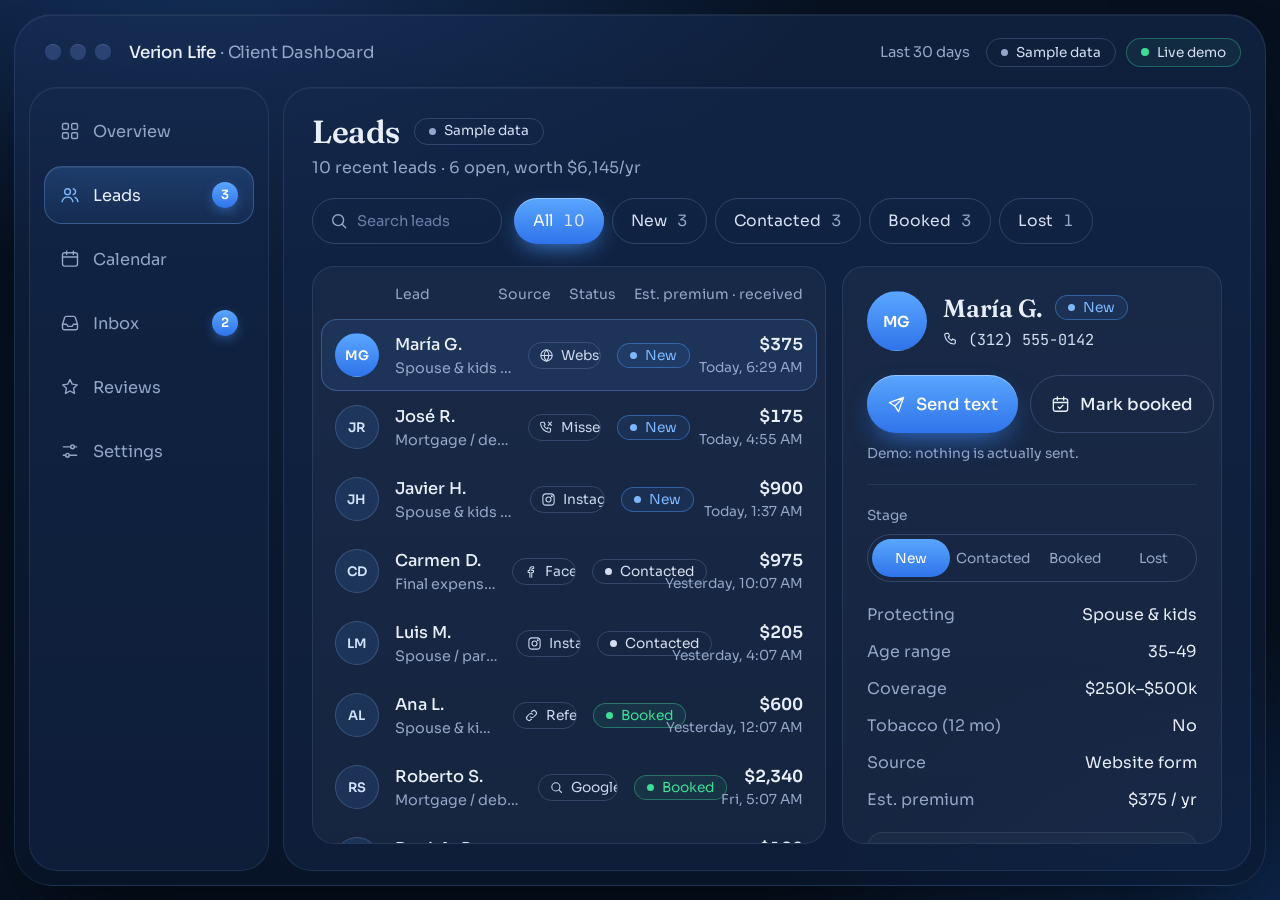
==== crm.html @ e17b4c4f "Add client dashboard (CRM) demo for Verion Life Overview, Leads, Calendar, Inbox, Reviews and Settin" ====
<!doctype html>
<html lang="en">
<head>
<meta charset="utf-8">
<meta name="viewport" content="width=device-width, initial-scale=1, viewport-fit=cover">
<title>Verion Life · Dashboard</title>
<meta name="robots" content="noindex, nofollow">
<link rel="preconnect" href="https://fonts.googleapis.com">
<link rel="preconnect" href="https://fonts.gstatic.com" crossorigin>
<link rel="stylesheet" href="https://fonts.googleapis.com/css2?family=Fraunces:opsz,wght@9..144,500;9..144,600&family=Sora:wght@300;400;500;600&family=JetBrains+Mono:wght@400;500&display=swap">
<link rel="stylesheet" href="crm.css">
</head>
<body>
<div class="app">
  <header class="top">
    <div class="dots" aria-hidden="true"><i></i><i></i><i></i></div>
    <div class="title">Verion Life <span>· Client Dashboard</span></div>
    <div class="top-r">
      <span class="range">Last 30 days</span>
      <span class="tag">Sample data</span>
      <button type="button" class="tag live" id="simulate" title="Simulate a new lead arriving from the website"><i></i>Live demo</button>
    </div>
  </header>

  <div class="body">
    <nav class="side" id="side" aria-label="Sections">
      <span class="ind" aria-hidden="true"></span>
      <button type="button" data-go="overview"><span data-i="overview"></span><span class="lb">Overview</span></button>
      <button type="button" data-go="leads"><span data-i="leads"></span><span class="lb">Leads</span><b class="badge" id="bLeads"></b></button>
      <button type="button" data-go="calendar"><span data-i="calendar"></span><span class="lb">Calendar</span></button>
      <button type="button" data-go="inbox"><span data-i="inbox"></span><span class="lb">Inbox</span><b class="badge" id="bInbox"></b></button>
      <button type="button" data-go="reviews"><span data-i="reviews"></span><span class="lb">Reviews</span></button>
      <button type="button" data-go="settings"><span data-i="settings"></span><span class="lb">Settings</span></button>
    </nav>

    <main class="main">
      <!-- OVERVIEW -->
      <section class="view" data-view="overview" aria-label="Overview"></section>

      <!-- LEADS -->
      <section class="view" data-view="leads" aria-label="Leads">
        <div class="vhead">
          <div data-rise>
            <h1>Leads <span class="tag">Sample data</span></h1>
            <p class="sub" id="leadSub"></p>
          </div>
          <div class="vhead-r" data-rise>
            <label class="search"><span data-i="search"></span><input id="q" type="search" placeholder="Search leads" autocomplete="off"></label>
            <div class="seg filters" id="filters" role="tablist" aria-label="Filter by status">
              <span class="ind" aria-hidden="true"></span>
              <button type="button" data-f="all">All <b></b></button>
              <button type="button" data-f="new">New <b></b></button>
              <button type="button" data-f="contacted">Contacted <b></b></button>
              <button type="button" data-f="booked">Booked <b></b></button>
              <button type="button" data-f="lost">Lost <b></b></button>
            </div>
          </div>
        </div>
        <div class="split">
          <div class="panel list" data-rise>
            <div class="thead"><span></span><span>Lead</span><span>Source</span><span>Status</span><span>Est. premium · received</span></div>
            <div class="rows" id="rows"><span class="sel" aria-hidden="true"></span></div>
          </div>
          <aside class="panel detail" id="detail" data-rise aria-label="Lead details"></aside>
        </div>
      </section>

      <section class="view" data-view="calendar" aria-label="Calendar"></section>
      <section class="view" data-view="inbox" aria-label="Inbox"></section>
      <section class="view" data-view="reviews" aria-label="Reviews"></section>
      <section class="view" data-view="settings" aria-label="Settings"></section>
    </main>
  </div>
</div>
<div class="scrim" id="scrim"></div>
<div class="toasts" id="toasts" aria-live="polite"></div>
<script src="config.js"></script>
<script src="crm.js"></script>
</body>
</html>
---- crm.css ----
/* =====================================================================
   Verion Life — Client Dashboard (CRM)
   Deep-navy glass. One motion language everywhere: things slide to where
   you point (indicators), lists reflow instead of jumping (FLIP), new
   content rises in a short stagger, and nothing moves without a reason.
   ===================================================================== */
:root{
  --bg:#06101f;
  --panel:rgba(20,40,76,.5);
  --raise:rgba(255,255,255,.035);
  --line:rgba(150,185,245,.12);
  --line-2:rgba(150,185,245,.22);
  --text:#e8eefa;
  --muted:#93a6c7;
  --dim:#6a7ea5;
  --accent:#4c9bff;
  --accent-hi:#7db8ff;
  --green:#3ddc97;
  --red:#f2796b;
  --amber:#f5b85a;
  --f:"Sora",system-ui,sans-serif;
  --serif:"Fraunces",Georgia,serif;
  --mono:"JetBrains Mono",ui-monospace,monospace;
  --ease:cubic-bezier(.16,1,.3,1);
  --spring:cubic-bezier(.34,1.3,.64,1);
  --r:28px;
}
*{box-sizing:border-box;margin:0;padding:0}
html{-webkit-text-size-adjust:100%}
@media (min-width:760px){html,body{height:100%;overflow:hidden}} /* app-like: panels scroll, the page never drifts */
body{font-family:var(--f);color:var(--text);min-height:100vh;
  background:radial-gradient(1100px 600px at 15% -10%,#163463 0%,transparent 60%),radial-gradient(900px 600px at 100% 110%,#0f2b55 0%,transparent 60%),var(--bg);
  -webkit-font-smoothing:antialiased}
button,input,textarea{font:inherit;color:inherit}
button{cursor:pointer;background:none;border:0}
:focus-visible{outline:2px solid var(--accent);outline-offset:2px;border-radius:10px}
.i{flex:none;display:block}
[data-i]{display:inline-flex}

/* ---------- Window frame ---------- */
.app{height:calc(100dvh - 28px);margin:14px;max-width:1640px;display:flex;flex-direction:column;gap:14px;padding:14px;border-radius:38px;
  background:linear-gradient(180deg,rgba(24,46,86,.55),rgba(10,22,44,.55));border:1px solid var(--line);
  box-shadow:inset 0 1px 0 rgba(255,255,255,.06),0 40px 80px -40px rgba(0,0,0,.8)}
@media (min-width:1668px){.app{margin:14px auto}}
.top{display:flex;align-items:center;gap:18px;padding:6px 10px 4px 16px;min-height:44px}
.dots{display:flex;gap:9px}
.dots i{width:16px;height:16px;border-radius:50%;background:#2a4372;box-shadow:inset 0 1px 0 rgba(255,255,255,.12)}
.title{font-size:1.05rem;font-weight:500;letter-spacing:-.01em;white-space:nowrap}
.title span{color:var(--muted);font-weight:400}
.top-r{margin-left:auto;display:flex;align-items:center;gap:10px}
.range{color:var(--muted);font-size:.92rem;margin-right:6px;white-space:nowrap}
.tag{display:inline-flex;align-items:center;gap:8px;padding:5px 14px;border-radius:999px;border:1px solid var(--line-2);font-family:var(--f);font-size:.85rem;font-weight:400;color:#d4def0;white-space:nowrap;letter-spacing:0;vertical-align:middle}
.tag::before{content:"";width:7px;height:7px;border-radius:50%;background:var(--muted)}
.tag.live{border-color:rgba(61,220,151,.35);background:rgba(61,220,151,.06);transition:background-color .25s,transform .35s var(--spring)}
.tag.live::before{display:none}
.tag.live i{width:8px;height:8px;border-radius:50%;background:var(--green);box-shadow:0 0 0 0 rgba(61,220,151,.6);animation:ping 2.4s var(--ease) infinite}
.tag.live:hover{background:rgba(61,220,151,.14)}
.tag.live:active{transform:scale(.95)}
@keyframes ping{0%{box-shadow:0 0 0 0 rgba(61,220,151,.55)}70%,100%{box-shadow:0 0 0 7px rgba(61,220,151,0)}}

.body{flex:1;min-height:0;display:grid;grid-template-columns:240px minmax(0,1fr);gap:14px}
.panel{background:var(--raise);border:1px solid var(--line);border-radius:22px}

/* ---------- Sidebar with sliding indicator ---------- */
.side{position:relative;display:flex;flex-direction:column;gap:6px;padding:14px;border-radius:var(--r);background:var(--panel);border:1px solid var(--line);box-shadow:inset 0 1px 0 rgba(255,255,255,.05)}
.side button{position:relative;z-index:1;display:flex;align-items:center;gap:13px;height:58px;padding:0 16px;border-radius:18px;color:var(--muted);font-size:1.02rem;text-align:left;transition:color .25s}
.side button:hover{color:var(--text)}
.side button.on{color:var(--text)}
.side button.on [data-i]{color:var(--accent-hi)}
.side .lb{flex:1}
.badge{min-width:26px;height:26px;padding:0 7px;border-radius:999px;display:grid;place-items:center;font-size:.8rem;font-weight:600;color:#fff;background:linear-gradient(180deg,#5aa6ff,#2f74ea);box-shadow:0 4px 14px -4px rgba(76,155,255,.8)}
.badge:empty,.badge[data-n="0"]{display:none}
.ind{position:absolute;left:0;top:0;width:0;height:0;border-radius:18px;pointer-events:none;opacity:0;
  background:linear-gradient(180deg,rgba(76,155,255,.2),rgba(76,155,255,.08));border:1px solid rgba(120,175,255,.3);
  box-shadow:inset 0 1px 0 rgba(255,255,255,.08);
  transition:transform .5s var(--spring),width .5s var(--ease),height .5s var(--ease),opacity .2s}
.ind.ready{opacity:1}
.ind.instant{transition:none}

/* ---------- Main panel + views ---------- */
.main{position:relative;min-width:0;min-height:0;border-radius:var(--r);background:var(--panel);border:1px solid var(--line);box-shadow:inset 0 1px 0 rgba(255,255,255,.05);padding:26px 28px;overflow:hidden}
.view{display:none;height:100%;min-height:0;flex-direction:column}
.view.on{display:flex}
.view.scroll{overflow:auto;margin:-26px -28px;padding:26px 28px;height:calc(100% + 52px)}
.vhead{display:flex;align-items:flex-start;justify-content:space-between;gap:20px;flex-wrap:wrap}
h1{font-family:var(--serif);font-weight:600;font-size:2rem;letter-spacing:-.015em;line-height:1.1;display:flex;align-items:center;gap:14px}
h2{font-family:var(--serif);font-weight:600;font-size:1.25rem;letter-spacing:-.01em}
.sub{margin-top:8px;color:var(--muted);font-size:1rem}
.vhead-r{display:flex;align-items:center;gap:12px;flex-wrap:wrap;justify-content:flex-end}

/* search */
.search{display:flex;align-items:center;gap:8px;height:46px;padding:0 16px;border-radius:999px;border:1px solid var(--line-2);color:var(--muted);transition:border-color .2s,background-color .2s;width:230px}
.search:focus-within{border-color:rgba(120,175,255,.55);background:rgba(76,155,255,.06)}
.search input{flex:1;min-width:0;background:none;border:0;outline:0;font-size:.92rem;color:var(--text)}
.search input::placeholder{color:var(--dim)}

/* segmented control (filters, stage) with sliding indicator */
.seg{position:relative;display:flex;gap:8px}
.seg button{position:relative;z-index:1;height:46px;padding:0 18px;border-radius:999px;border:1px solid var(--line-2);color:#d6e0f2;font-size:.98rem;white-space:nowrap;transition:color .25s,border-color .25s}
.seg button b{font-weight:400;color:var(--muted);margin-left:6px;font-variant-numeric:tabular-nums;transition:color .25s}
.seg button:hover{border-color:rgba(150,185,245,.4)}
.seg button.on{color:#fff;border-color:transparent}
.seg button.on b{color:rgba(255,255,255,.8)}
.seg .ind{border-radius:999px;border:0;background:linear-gradient(180deg,#5aa6ff,#2f74ea);box-shadow:inset 0 1px 0 rgba(255,255,255,.35),0 8px 24px -8px rgba(76,155,255,.9)}

/* ---------- Leads: list + detail ---------- */
.split{flex:1;min-height:0;display:grid;grid-template-columns:minmax(0,1fr) 430px;gap:16px;margin-top:22px}
.list{display:flex;flex-direction:column;min-height:0;overflow:hidden}
.thead,.row{display:grid;grid-template-columns:46px minmax(0,1.7fr) minmax(0,1fr) minmax(0,.9fr) minmax(0,auto);gap:16px;align-items:center}
.thead{padding:18px 22px 12px;color:var(--muted);font-size:.88rem}
.thead span:last-child{text-align:right}
.rows{position:relative;flex:1;min-height:0;overflow:auto;padding:4px 8px 10px;scrollbar-width:thin;scrollbar-color:var(--line-2) transparent}
.row{position:relative;z-index:1;padding:14px 14px;border-radius:16px;cursor:pointer;transition:background-color .2s}
.row:hover{background:rgba(255,255,255,.025)}
.row.on:hover{background:none}
.sel{position:absolute;left:8px;right:8px;top:0;height:0;border-radius:16px;pointer-events:none;opacity:0;
  background:rgba(76,155,255,.1);border:1px solid rgba(120,175,255,.32);
  transition:transform .45s var(--ease),height .45s var(--ease),opacity .2s}
.sel.ready{opacity:1}
.av{flex:none;width:44px;height:44px;border-radius:50%;display:grid;place-items:center;font-size:.82rem;font-weight:600;letter-spacing:.02em;color:#cfe2ff;
  background:rgba(76,155,255,.12);border:1px solid var(--line-2);transition:background-color .3s,color .3s,border-color .3s}
.row.on .av,.d-head .av{background:linear-gradient(180deg,#5aa6ff,#2f74ea);color:#fff;border-color:transparent}
.row.live .av{box-shadow:0 0 0 2px var(--bg),0 0 0 3.5px var(--green)}
.who{min-width:0}
.who b{display:block;font-weight:500;font-size:1.02rem;white-space:nowrap;overflow:hidden;text-overflow:ellipsis}
.who small{display:block;margin-top:4px;color:var(--muted);font-size:.9rem;white-space:nowrap;overflow:hidden;text-overflow:ellipsis}
.chip{display:inline-flex;align-items:center;gap:7px;max-width:100%;padding:4px 12px 4px 10px;border-radius:999px;border:1px solid var(--line-2);font-size:.86rem;color:#cbd7ee;white-space:nowrap;overflow:hidden;text-overflow:ellipsis}
.chip .i{width:15px;height:15px}
.pill{display:inline-flex;align-items:center;gap:8px;padding:3px 12px;border-radius:999px;border:1px solid var(--line-2);font-size:.86rem;white-space:nowrap;color:#cfd9ec;
  transition:color .35s,border-color .35s,background-color .35s}
.pill::before{content:"";width:7px;height:7px;border-radius:50%;background:currentColor;transition:background-color .35s}
.pill.new{color:var(--accent-hi);border-color:rgba(76,155,255,.45);background:rgba(76,155,255,.08)}
.pill.contacted{color:#d4ddee}
.pill.booked{color:var(--green);border-color:rgba(61,220,151,.4);background:rgba(61,220,151,.07)}
.pill.lost{color:var(--dim)}
.val{text-align:right;white-space:nowrap}
.val b{display:block;font-weight:600;font-size:1.04rem;font-variant-numeric:tabular-nums}
.val small{display:block;margin-top:4px;color:var(--muted);font-size:.86rem}
.row.fresh::after{content:"";position:absolute;inset:0;border-radius:16px;pointer-events:none;
  background:linear-gradient(90deg,transparent,rgba(61,220,151,.16),transparent);background-size:50% 100%;background-repeat:no-repeat;
  animation:sweep 1.4s .25s var(--ease) both}
@keyframes sweep{from{background-position:-60% 0}to{background-position:160% 0}}
.empty{padding:60px 20px;text-align:center;color:var(--muted)}

/* detail */
.detail{padding:24px 24px 28px;overflow:auto;min-height:0;scrollbar-width:thin;scrollbar-color:var(--line-2) transparent}
.d-head{display:flex;gap:16px;align-items:center}
.d-head .av{width:60px;height:60px;font-size:.95rem}
.d-name{display:flex;align-items:center;gap:12px;flex-wrap:wrap}
.d-name h2{font-size:1.55rem}
.d-phone{display:flex;align-items:center;gap:9px;margin-top:6px;font-family:var(--mono);font-size:.95rem;color:#d4def0;text-decoration:none}
.d-phone:hover{color:#fff}
.d-close{display:none;margin-left:auto;align-self:flex-start;width:40px;height:40px;border-radius:50%;border:1px solid var(--line-2);place-items:center;color:var(--muted)}
.d-actions{display:grid;grid-template-columns:1fr 1fr;gap:12px;margin-top:24px}
.btn{position:relative;display:inline-flex;align-items:center;justify-content:center;gap:10px;height:58px;padding:0 20px;border-radius:999px;font-size:1.04rem;font-weight:500;white-space:nowrap;
  color:#fff;background:linear-gradient(180deg,#5aa6ff,#2f74ea);box-shadow:inset 0 1px 0 rgba(255,255,255,.35),0 12px 30px -12px rgba(60,140,255,.9);
  transition:transform .35s var(--spring),box-shadow .3s,opacity .2s}
.btn:hover{transform:translateY(-1px);box-shadow:inset 0 1px 0 rgba(255,255,255,.4),0 16px 34px -12px rgba(60,140,255,1)}
.btn:active{transform:scale(.97);transition-duration:.1s}
.btn.ghost{background:none;border:1px solid var(--line-2);box-shadow:none;color:var(--text)}
.btn.ghost:hover{border-color:rgba(150,185,245,.45);background:rgba(255,255,255,.03)}
.btn.sm{height:42px;font-size:.92rem;padding:0 16px}
.btn[disabled]{opacity:.45;pointer-events:none}
.hint{margin-top:12px;color:var(--muted);font-size:.86rem}
.hr{height:1px;background:var(--line);margin:22px 0}
.compose{overflow:hidden;height:0}
.compose-in{padding-top:14px;display:grid;gap:10px}
.compose textarea{width:100%;min-height:104px;resize:vertical;padding:14px 16px;border-radius:16px;border:1px solid var(--line-2);background:rgba(0,0,0,.18);font-size:.92rem;line-height:1.55;outline:0;transition:border-color .2s}
.compose textarea:focus{border-color:rgba(120,175,255,.55)}
.compose .row-btns{display:flex;justify-content:flex-end;gap:10px}
.lbl{color:var(--muted);font-size:.86rem;margin-bottom:10px}
.stage{display:grid;grid-template-columns:repeat(4,1fr);gap:0;padding:4px;border-radius:999px;border:1px solid var(--line-2)}
.stage button{height:38px;padding:0 6px;border:0;font-size:.86rem;color:var(--muted)}
.stage button.on{color:#fff}
.stage .ind{box-shadow:none}
.stage[data-s="booked"] .ind{background:linear-gradient(180deg,#43d79a,#1fa871)}
.stage[data-s="lost"] .ind{background:linear-gradient(180deg,#566a91,#3b4d70)}
.stage[data-s="contacted"] .ind{background:linear-gradient(180deg,#4d6593,#34497a)}
.facts{display:grid;gap:16px;margin-top:22px}
.facts div{display:flex;justify-content:space-between;gap:16px;font-size:1rem}
.facts dt{color:var(--muted)}
.facts dd{text-align:right}
.note{margin-top:22px;padding:14px 18px;border-radius:16px;border:1px solid var(--line);background:rgba(255,255,255,.025);transition:border-color .2s}
.note:focus-within{border-color:rgba(120,175,255,.45)}
.note label{display:block;color:var(--muted);font-size:.82rem;margin-bottom:6px}
.note textarea{width:100%;background:none;border:0;outline:0;resize:none;font-size:.98rem;line-height:1.5;min-height:1.5em;overflow:hidden}
.note textarea::placeholder{color:var(--dim)}
.acts{margin-top:26px}
.acts h3{font-weight:600;font-size:1rem;margin-bottom:16px}
.acts ol{list-style:none;position:relative}
.acts li{position:relative;display:flex;gap:14px;padding-bottom:18px;overflow:hidden}
.acts li::before{content:"";position:absolute;left:18px;top:40px;bottom:2px;width:1px;background:var(--line-2)}
.acts li:last-child::before{display:none}
.acts .ai{flex:none;width:37px;height:37px;border-radius:50%;display:grid;place-items:center;border:1px solid var(--line-2);color:var(--accent-hi);background:rgba(76,155,255,.08)}
.acts .ai.booked{color:var(--green);background:rgba(61,220,151,.08);border-color:rgba(61,220,151,.3)}
.acts .ai.lost{color:var(--dim)}
.acts .ai .i{width:17px;height:17px}
.acts p{font-size:.98rem;padding-top:7px}
.acts small{display:block;margin-top:3px;color:var(--muted);font-size:.86rem}

/* ---------- Overview ---------- */
.kpis{display:grid;grid-template-columns:repeat(4,minmax(0,1fr));gap:14px;margin-top:22px}
.card{background:var(--raise);border:1px solid var(--line);border-radius:22px;padding:20px 22px;min-width:0}
.kpi .k{color:var(--muted);font-size:.9rem;display:flex;align-items:center;gap:8px}
.kpi .v{margin-top:12px;font-family:var(--serif);font-weight:600;font-size:2.4rem;letter-spacing:-.02em;font-variant-numeric:tabular-nums;line-height:1}
.kpi .d{margin-top:10px;font-size:.84rem;color:var(--muted)}
.kpi .d b{color:var(--green);font-weight:500}
.grid2{display:grid;grid-template-columns:minmax(0,1.2fr) minmax(0,1fr);gap:14px;margin-top:14px}
.card-h{display:flex;align-items:center;justify-content:space-between;gap:10px;margin-bottom:14px}
.card-h small{color:var(--muted);font-size:.86rem}
.link{color:var(--accent-hi);font-size:.9rem;display:inline-flex;align-items:center;gap:4px;transition:gap .3s var(--spring)}
.link:hover{gap:8px}
.mini{display:flex;align-items:center;gap:14px;padding:11px 10px;margin:0 -10px;border-radius:14px;cursor:pointer;transition:background-color .2s}
.mini:hover{background:rgba(255,255,255,.03)}
.mini .av{width:38px;height:38px;font-size:.75rem}
.mini .who{flex:1}
.mini .who b{font-size:.96rem}
.mini .who small{font-size:.84rem}
.age{font-family:var(--mono);font-size:.82rem;padding:3px 9px;border-radius:999px;color:var(--accent-hi);background:rgba(76,155,255,.1);white-space:nowrap}
.age.warm{color:var(--amber);background:rgba(245,184,90,.1)}
.age.cold{color:var(--red);background:rgba(242,121,107,.1)}
.time{font-family:var(--mono);font-size:.86rem;color:var(--accent-hi);white-space:nowrap;min-width:72px}
.none{color:var(--muted);font-size:.92rem;padding:10px 0}
.funnel{display:grid;gap:14px}
.bar-row{display:grid;grid-template-columns:110px minmax(0,1fr) 44px;align-items:center;gap:14px;font-size:.92rem}
.bar-row span{color:var(--muted)}
.bar-row b{text-align:right;font-weight:500;font-variant-numeric:tabular-nums}
.track{height:10px;border-radius:999px;background:rgba(255,255,255,.04);overflow:hidden}
.fill{height:100%;border-radius:inherit;background:linear-gradient(90deg,#2f74ea,#5aa6ff);transform-origin:left;transform:scaleX(var(--p,0))}
.fill.g{background:linear-gradient(90deg,#1fa871,#43d79a)}

/* ---------- Calendar ---------- */
.cal-nav{display:flex;align-items:center;gap:10px}
.icon-btn{width:46px;height:46px;border-radius:50%;border:1px solid var(--line-2);display:grid;place-items:center;color:var(--muted);transition:color .2s,border-color .2s,transform .3s var(--spring)}
.icon-btn:hover{color:var(--text);border-color:rgba(150,185,245,.45)}
.icon-btn:active{transform:scale(.92)}
.week{flex:1;min-height:0;margin-top:22px;display:grid;grid-template-columns:54px repeat(6,minmax(0,1fr));grid-template-rows:auto minmax(0,1fr);overflow:hidden}
.week .dh{padding:0 10px 12px;font-size:.9rem;color:var(--muted);border-bottom:1px solid var(--line)}
.week .dh b{display:block;font-family:var(--serif);font-size:1.5rem;font-weight:600;color:var(--text);margin-top:2px}
.week .dh.today b{color:var(--accent-hi)}
.wk-body{grid-column:1/-1;display:grid;grid-template-columns:54px repeat(6,minmax(0,1fr));overflow:auto;scrollbar-width:thin;scrollbar-color:var(--line-2) transparent}
.hours{position:relative}
.hours span{position:absolute;right:10px;transform:translateY(-50%);font-family:var(--mono);font-size:.74rem;color:var(--dim)}
.day{position:relative;border-left:1px solid var(--line);background-image:linear-gradient(var(--line) 1px,transparent 1px);background-size:100% 64px}
.day.today{background-color:rgba(76,155,255,.035)}
.ev{position:absolute;left:6px;right:6px;padding:8px 10px;border-radius:12px;overflow:hidden;cursor:pointer;
  background:linear-gradient(180deg,rgba(61,220,151,.2),rgba(61,220,151,.1));border:1px solid rgba(61,220,151,.35);
  transition:transform .3s var(--spring),box-shadow .3s}
.ev:hover{transform:translateY(-1px);box-shadow:0 10px 24px -12px rgba(61,220,151,.6)}
.ev b{display:block;font-size:.86rem;font-weight:500;white-space:nowrap;overflow:hidden;text-overflow:ellipsis}
.ev small{display:block;font-family:var(--mono);font-size:.74rem;color:#a9e9cb;margin-top:2px}
.now{position:absolute;left:0;right:0;height:2px;background:var(--red);z-index:2}
.now::before{content:"";position:absolute;left:-5px;top:-4px;width:10px;height:10px;border-radius:50%;background:var(--red)}
.agenda{display:none}

/* ---------- Inbox ---------- */
.inbox{flex:1;min-height:0;display:grid;grid-template-columns:340px minmax(0,1fr);gap:16px;margin-top:22px}
.threads{overflow:auto;padding:8px}
.th{position:relative;display:flex;gap:12px;width:100%;padding:12px;border-radius:16px;text-align:left;transition:background-color .2s}
.th:hover{background:rgba(255,255,255,.03)}
.th.on{background:rgba(76,155,255,.1)}
.th .av{width:42px;height:42px;font-size:.78rem}
.th .who b{font-size:.96rem}
.th .who small{font-size:.86rem}
.th time{margin-left:auto;font-size:.78rem;color:var(--dim);white-space:nowrap}
.th.unread .who b::after{content:"";display:inline-block;width:8px;height:8px;border-radius:50%;background:var(--accent);margin-left:8px;vertical-align:middle}
.th.unread .who small{color:var(--text)}
.conv{display:flex;flex-direction:column;min-height:0}
.conv-h{display:flex;align-items:center;gap:14px;padding:16px 20px;border-bottom:1px solid var(--line)}
.conv-h .av{width:44px;height:44px}
.conv-h .back{display:none}
.msgs{flex:1;min-height:0;overflow:auto;padding:20px;display:flex;flex-direction:column;gap:10px}
.msg{max-width:78%;padding:11px 15px;border-radius:20px;font-size:.95rem;line-height:1.45}
.msg.in{align-self:flex-start;background:rgba(255,255,255,.06);border-bottom-left-radius:6px}
.msg.out{align-self:flex-end;background:linear-gradient(180deg,#4a98ff,#2f74ea);color:#fff;border-bottom-right-radius:6px}
.msg time{display:block;margin-top:4px;font-size:.72rem;opacity:.6}
.send{display:flex;gap:10px;padding:14px;border-top:1px solid var(--line)}
.send input{flex:1;min-width:0;height:48px;padding:0 18px;border-radius:999px;border:1px solid var(--line-2);background:rgba(0,0,0,.15);outline:0;transition:border-color .2s}
.send input:focus{border-color:rgba(120,175,255,.55)}
.send .btn{height:48px;width:48px;padding:0}

/* ---------- Reviews ---------- */
.rv-top{display:grid;grid-template-columns:280px minmax(0,1fr);gap:14px;margin-top:22px}
.score{font-family:var(--serif);font-size:3.6rem;font-weight:600;line-height:1;letter-spacing:-.03em}
.stars{display:flex;gap:3px;color:var(--amber);margin-top:10px}
.stars .i{width:18px;height:18px;fill:currentColor}
.rv-list{display:grid;grid-template-columns:repeat(auto-fill,minmax(300px,1fr));gap:14px;margin-top:14px}
.rv p{margin-top:12px;line-height:1.55;color:#d6dff0;font-size:.95rem}
.rv-h{display:flex;align-items:center;gap:12px}
.rv-h .av{width:38px;height:38px;font-size:.75rem}
.rv-h small{display:block;color:var(--muted);font-size:.82rem;margin-top:2px}

/* ---------- Settings ---------- */
.set-grid{display:grid;grid-template-columns:repeat(auto-fit,minmax(340px,1fr));gap:14px;margin-top:22px}
.conn{display:flex;align-items:center;gap:14px;padding:14px 0;border-top:1px solid var(--line)}
.conn:first-of-type{border-top:0}
.conn .ci{width:42px;height:42px;border-radius:14px;display:grid;place-items:center;border:1px solid var(--line-2);color:var(--accent-hi);flex:none}
.conn .who{flex:1}
.who small.ok{color:var(--green)}
.who small.warn{color:var(--amber)}
.sw{position:relative;width:52px;height:30px;border-radius:999px;background:rgba(255,255,255,.08);border:1px solid var(--line-2);flex:none;transition:background-color .3s}
.sw::after{content:"";position:absolute;left:3px;top:3px;width:22px;height:22px;border-radius:50%;background:#c8d4ea;transition:transform .45s var(--spring),background-color .3s}
.sw[aria-checked="true"]{background:linear-gradient(180deg,#5aa6ff,#2f74ea);border-color:transparent}
.sw[aria-checked="true"]::after{transform:translateX(22px);background:#fff}
code{font-family:var(--mono);font-size:.84em;padding:1px 6px;border-radius:6px;background:rgba(255,255,255,.06)}

/* ---------- Toasts ---------- */
.toasts{position:fixed;right:24px;bottom:24px;z-index:50;display:flex;flex-direction:column;gap:10px;align-items:flex-end;pointer-events:none}
.toast{display:flex;align-items:center;gap:12px;padding:12px 18px 12px 12px;border-radius:18px;max-width:360px;pointer-events:auto;
  background:rgba(16,32,62,.92);-webkit-backdrop-filter:blur(14px);backdrop-filter:blur(14px);border:1px solid var(--line-2);box-shadow:0 20px 40px -20px rgba(0,0,0,.8)}
.toast .ti{width:36px;height:36px;border-radius:50%;display:grid;place-items:center;flex:none;background:rgba(61,220,151,.12);color:var(--green)}
.toast b{display:block;font-weight:500;font-size:.95rem}
.toast small{display:block;color:var(--muted);font-size:.84rem;margin-top:2px}
.scrim{display:none}

/* ---------- Responsive ---------- */
@media (max-width:1380px){
  .split{grid-template-columns:minmax(0,1fr) 380px}
  .thead,.row{grid-template-columns:44px minmax(0,1.6fr) minmax(0,1fr) minmax(0,.9fr) minmax(0,auto)}
  .search{width:190px}
}
/* tablet: icon rail + detail as a slide-over */
@media (max-width:1179px){
  .body{grid-template-columns:78px minmax(0,1fr)}
  .side{padding:10px;align-items:stretch}
  .side button{justify-content:center;padding:0;height:56px}
  .side .lb{display:none}
  .side .badge{position:absolute;top:8px;right:8px;min-width:18px;height:18px;font-size:.68rem;padding:0 5px}
  .split{grid-template-columns:minmax(0,1fr)}
  .detail{position:fixed;z-index:40;top:14px;right:14px;bottom:14px;width:min(440px,calc(100vw - 28px));border-radius:26px;background:#0d1d3a;border-color:var(--line-2);
    box-shadow:-30px 0 80px -30px rgba(0,0,0,.9);transform:translateX(calc(100% + 30px));visibility:hidden;transition:transform .55s var(--ease),visibility 0s .55s}
  .detail.open{transform:none;visibility:visible;transition:transform .55s var(--ease)}
  .d-close{display:grid}
  .scrim{display:block;position:fixed;inset:0;z-index:39;background:rgba(3,8,18,.55);opacity:0;pointer-events:none;transition:opacity .4s}
  .scrim.on{opacity:1;pointer-events:auto}
  .kpis{grid-template-columns:repeat(2,minmax(0,1fr))}
  .inbox{grid-template-columns:280px minmax(0,1fr)}
}
@media (max-width:900px){
  .vhead-r{width:100%;justify-content:flex-start}
  .search{width:100%}
  .filters{max-width:100%;overflow-x:auto;scrollbar-width:none;padding:2px}
  .filters::-webkit-scrollbar{display:none}
  .grid2,.rv-top{grid-template-columns:minmax(0,1fr)}
  .range{display:none}
}
/* phone: bottom tab bar, cards instead of a table */
@media (max-width:759px){
  .app{height:auto;min-height:100dvh;margin:0;border-radius:0;border:0;padding:10px 10px calc(92px + env(safe-area-inset-bottom));background:none;box-shadow:none}
  .top{padding:4px 6px;gap:10px}
  .dots,.title span,.top-r>.tag:not(.live){display:none}
  .body{display:block}
  .side{position:fixed;z-index:30;left:10px;right:10px;bottom:calc(10px + env(safe-area-inset-bottom));flex-direction:row;gap:2px;padding:6px;border-radius:24px;background:rgba(14,30,58,.9);-webkit-backdrop-filter:blur(16px);backdrop-filter:blur(16px)}
  .side button{flex:1;height:52px;border-radius:18px}
  .main{padding:20px 14px;overflow:visible;border-radius:24px}
  .view.scroll{overflow:visible;margin:0;padding:0}
  .view{height:auto}
  h1{font-size:1.7rem}
  .split{margin-top:16px}
  .list{overflow:visible}
  .rows{overflow:visible;padding:2px 0 6px}
  .thead{display:none}
  .row{grid-template-columns:42px minmax(0,1fr) auto;grid-template-areas:"av who val" "av st val";row-gap:8px;column-gap:12px;padding:14px 12px}
  .row .av{grid-area:av;align-self:start;width:42px;height:42px}
  .row .who{grid-area:who}
  .row .src{display:none}
  .row .st{grid-area:st;justify-self:start}
  .row .val{grid-area:val;align-self:start}
  .sel{left:0;right:0}
  .detail{top:auto;left:0;right:0;bottom:0;width:auto;max-height:90dvh;border-radius:26px 26px 0 0;transform:translateY(105%);padding-bottom:calc(28px + env(safe-area-inset-bottom))}
  .d-actions{grid-template-columns:1fr}
  .kpis{gap:10px}
  .card{padding:16px}
  .kpi .v{font-size:1.9rem}
  .week{display:none}
  .agenda{display:grid;gap:10px;margin-top:18px}
  .ag-day{color:var(--muted);font-size:.86rem;margin-top:8px}
  .inbox{grid-template-columns:minmax(0,1fr);margin-top:16px}
  .inbox .conv{display:none}
  .inbox.open .threads{display:none}
  .inbox.open .conv{display:flex;height:calc(100dvh - 230px)}
  .conv-h .back{display:grid}
  .toasts{left:14px;right:14px;bottom:calc(96px + env(safe-area-inset-bottom));align-items:stretch}
  .toast{max-width:none}
  .set-grid{grid-template-columns:minmax(0,1fr)}
  .bar-row{grid-template-columns:90px minmax(0,1fr) 36px}
}

@media (prefers-reduced-motion:reduce){
  *,*::before,*::after{animation-duration:.01ms!important;animation-iteration-count:1!important;transition-duration:.01ms!important}
}
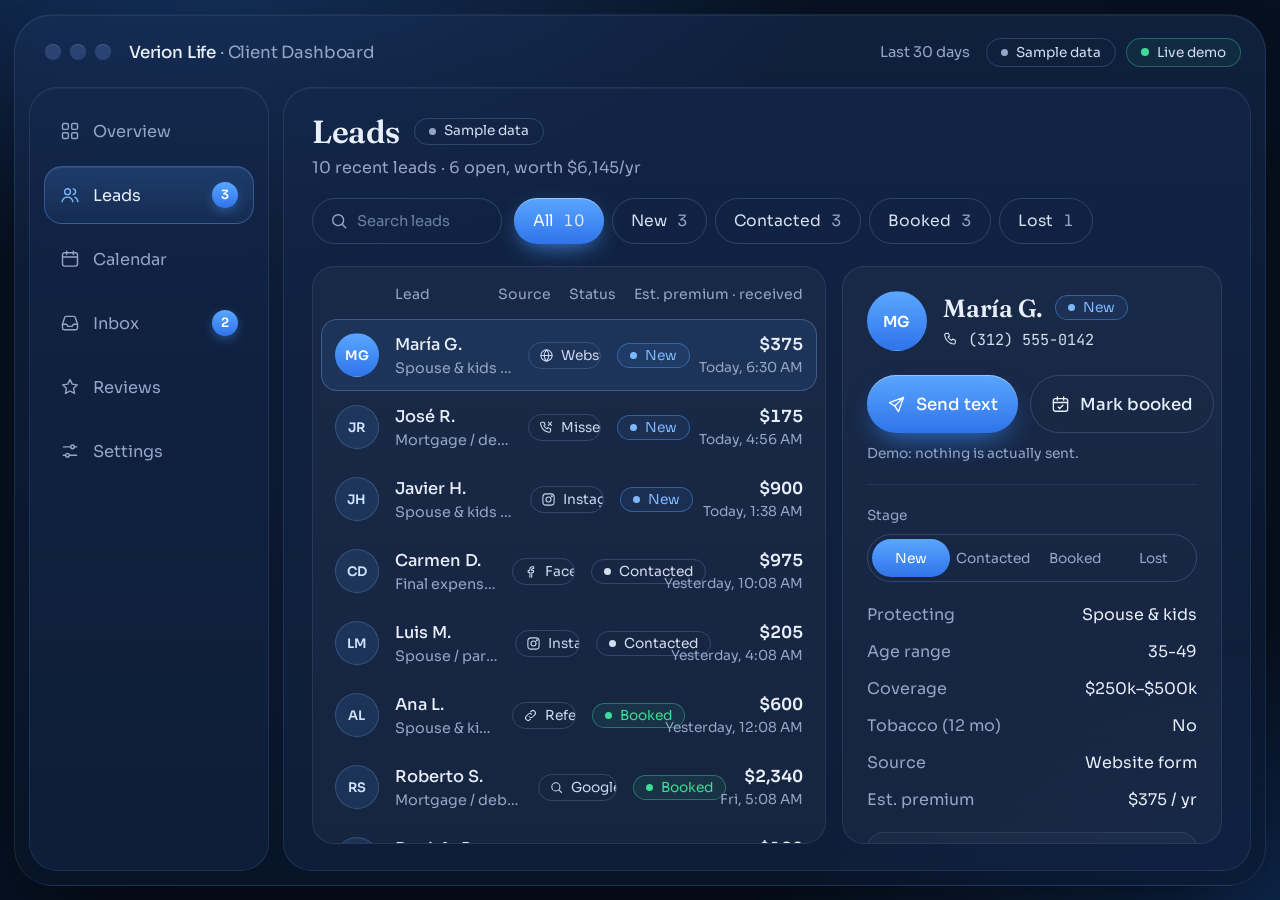
==== commit 42f37856: "Link the client dashboard from the site footer Co-Authored-By: Claude Opus 5.5 <noreply@anthropic.co" ====
--- a/crm.html
+++ b/crm.html
@@ -14,7 +14,7 @@
 <div class="app">
   <header class="top">
     <div class="dots" aria-hidden="true"><i></i><i></i><i></i></div>
-    <div class="title">Verion Life <span>· Client Dashboard</span></div>
+    <a class="title" href="index.html" title="Back to the website">Verion Life <span>· Client Dashboard</span></a>
     <div class="top-r">
       <span class="range">Last 30 days</span>
       <span class="tag">Sample data</span>
--- a/crm.css
+++ b/crm.css
@@ -45,8 +45,9 @@
 .top{display:flex;align-items:center;gap:18px;padding:6px 10px 4px 16px;min-height:44px}
 .dots{display:flex;gap:9px}
 .dots i{width:16px;height:16px;border-radius:50%;background:#2a4372;box-shadow:inset 0 1px 0 rgba(255,255,255,.12)}
-.title{font-size:1.05rem;font-weight:500;letter-spacing:-.01em;white-space:nowrap}
+.title{color:inherit;text-decoration:none;transition:opacity .2s;font-size:1.05rem;font-weight:500;letter-spacing:-.01em;white-space:nowrap}
 .title span{color:var(--muted);font-weight:400}
+.title:hover{opacity:.8}
 .top-r{margin-left:auto;display:flex;align-items:center;gap:10px}
 .range{color:var(--muted);font-size:.92rem;margin-right:6px;white-space:nowrap}
 .tag{display:inline-flex;align-items:center;gap:8px;padding:5px 14px;border-radius:999px;border:1px solid var(--line-2);font-family:var(--f);font-size:.85rem;font-weight:400;color:#d4def0;white-space:nowrap;letter-spacing:0;vertical-align:middle}
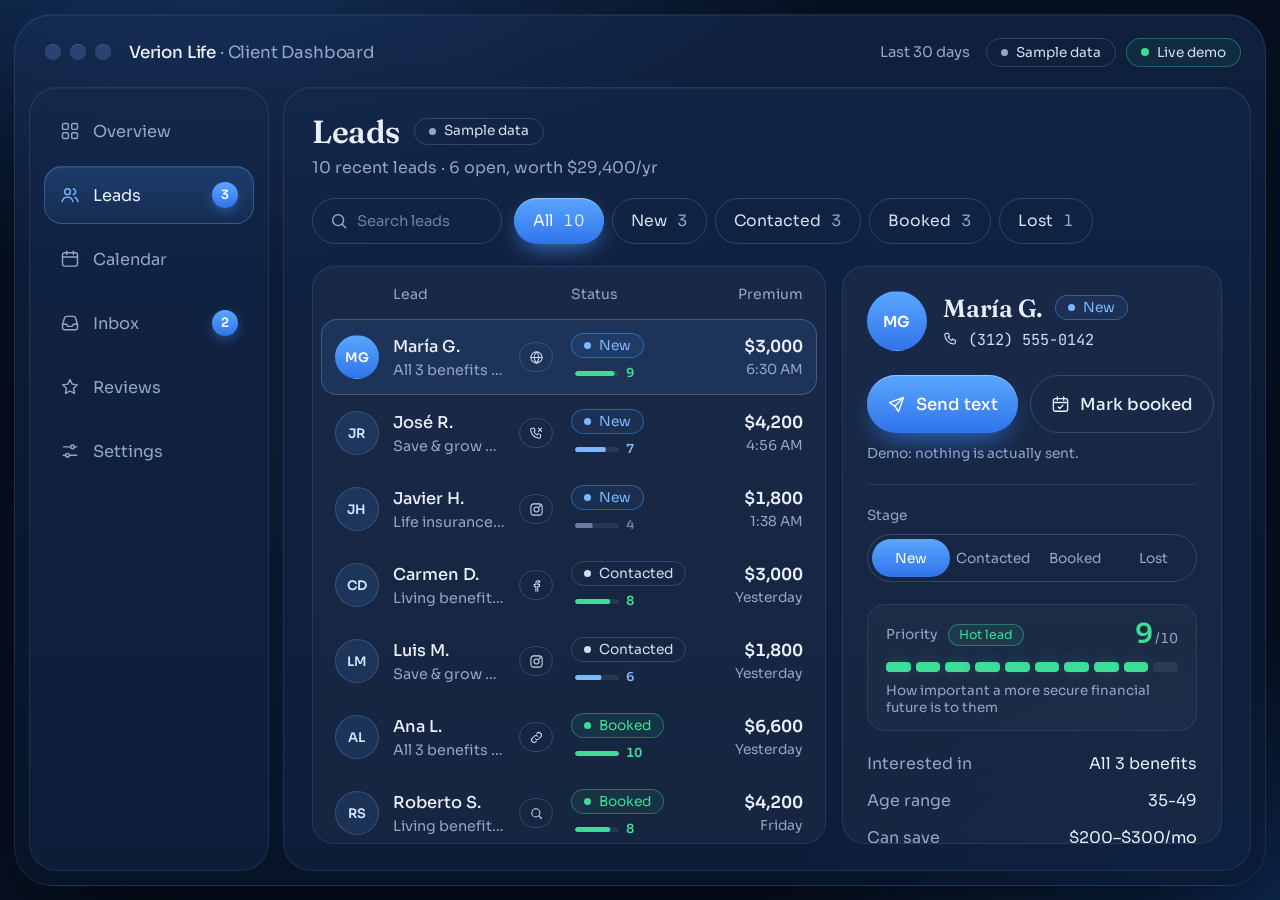
==== commit 1b344833: "Dashboard: show IUL answers and 1-10 priority; stop tags clipping - Sample and simulated leads use t" ====
--- a/crm.html
+++ b/crm.html
@@ -17,7 +17,7 @@
     <a class="title" href="index.html" title="Back to the website">Verion Life <span>· Client Dashboard</span></a>
     <div class="top-r">
       <span class="range">Last 30 days</span>
-      <span class="tag">Sample data</span>
+      <span class="tag sample">Sample data</span>
       <button type="button" class="tag live" id="simulate" title="Simulate a new lead arriving from the website"><i></i>Live demo</button>
     </div>
   </header>
@@ -41,7 +41,7 @@
       <section class="view" data-view="leads" aria-label="Leads">
         <div class="vhead">
           <div data-rise>
-            <h1>Leads <span class="tag">Sample data</span></h1>
+            <h1>Leads <span class="tag sample">Sample data</span></h1>
             <p class="sub" id="leadSub"></p>
           </div>
           <div class="vhead-r" data-rise>
@@ -58,7 +58,7 @@
         </div>
         <div class="split">
           <div class="panel list" data-rise>
-            <div class="thead"><span></span><span>Lead</span><span>Source</span><span>Status</span><span>Est. premium · received</span></div>
+            <div class="thead"><span></span><span>Lead</span><span>Source</span><span>Status</span><span>Premium</span></div>
             <div class="rows" id="rows"><span class="sel" aria-hidden="true"></span></div>
           </div>
           <aside class="panel detail" id="detail" data-rise aria-label="Lead details"></aside>
--- a/crm.css
+++ b/crm.css
@@ -107,7 +107,8 @@
 /* ---------- Leads: list + detail ---------- */
 .split{flex:1;min-height:0;display:grid;grid-template-columns:minmax(0,1fr) 430px;gap:16px;margin-top:22px}
 .list{display:flex;flex-direction:column;min-height:0;overflow:hidden}
-.thead,.row{display:grid;grid-template-columns:46px minmax(0,1.7fr) minmax(0,1fr) minmax(0,.9fr) minmax(0,auto);gap:16px;align-items:center}
+/* fixed tracks for tag columns so header and rows line up and tags never clip; the name column takes the rest */
+.thead,.row{display:grid;grid-template-columns:46px minmax(0,1fr) 122px 126px 96px;gap:14px;align-items:center}
 .thead{padding:18px 22px 12px;color:var(--muted);font-size:.88rem}
 .thead span:last-child{text-align:right}
 .rows{position:relative;flex:1;min-height:0;overflow:auto;padding:4px 8px 10px;scrollbar-width:thin;scrollbar-color:var(--line-2) transparent}
@@ -123,10 +124,20 @@
 .row.on .av,.d-head .av{background:linear-gradient(180deg,#5aa6ff,#2f74ea);color:#fff;border-color:transparent}
 .row.live .av{box-shadow:0 0 0 2px var(--bg),0 0 0 3.5px var(--green)}
 .who{min-width:0}
-.who b{display:block;font-weight:500;font-size:1.02rem;white-space:nowrap;overflow:hidden;text-overflow:ellipsis}
+.who b{display:flex;align-items:center;gap:10px;min-width:0;font-weight:500;font-size:1.02rem}
+.who .nm{min-width:0;white-space:nowrap;overflow:hidden;text-overflow:ellipsis}
+/* priority (1–10): the bar is the read, the number confirms it */
+.st{display:flex;flex-direction:column;align-items:flex-start;gap:7px}
+.pr{--c:var(--accent-hi);flex:none;display:inline-flex;align-items:center;gap:7px;padding-left:4px;font-size:.78rem;font-weight:600;color:var(--c);font-variant-numeric:tabular-nums}
+.pr-bar{width:44px;height:5px;border-radius:3px;background:rgba(255,255,255,.08);overflow:hidden}
+.pr-bar i{display:block;height:100%;border-radius:inherit;background:var(--c);transform-origin:left}
+.pr.hot,.pm.hot{--c:var(--green)}
+.pr.warm,.pm.warm{--c:var(--accent-hi)}
+.pr.cool,.pm.cool{--c:var(--dim)}
 .who small{display:block;margin-top:4px;color:var(--muted);font-size:.9rem;white-space:nowrap;overflow:hidden;text-overflow:ellipsis}
-.chip{display:inline-flex;align-items:center;gap:7px;max-width:100%;padding:4px 12px 4px 10px;border-radius:999px;border:1px solid var(--line-2);font-size:.86rem;color:#cbd7ee;white-space:nowrap;overflow:hidden;text-overflow:ellipsis}
-.chip .i{width:15px;height:15px}
+.chip{display:inline-flex;align-items:center;gap:7px;max-width:100%;min-width:0;padding:4px 12px 4px 10px;border-radius:999px;border:1px solid var(--line-2);font-size:.86rem;color:#cbd7ee;white-space:nowrap;overflow:hidden;text-overflow:ellipsis}
+.chip .i{flex:none;width:15px;height:15px}
+.chip>span{overflow:hidden;text-overflow:ellipsis}
 .pill{display:inline-flex;align-items:center;gap:8px;padding:3px 12px;border-radius:999px;border:1px solid var(--line-2);font-size:.86rem;white-space:nowrap;color:#cfd9ec;
   transition:color .35s,border-color .35s,background-color .35s}
 .pill::before{content:"";width:7px;height:7px;border-radius:50%;background:currentColor;transition:background-color .35s}
@@ -177,6 +188,16 @@
 .stage[data-s="booked"] .ind{background:linear-gradient(180deg,#43d79a,#1fa871)}
 .stage[data-s="lost"] .ind{background:linear-gradient(180deg,#566a91,#3b4d70)}
 .stage[data-s="contacted"] .ind{background:linear-gradient(180deg,#4d6593,#34497a)}
+.pm{margin-top:22px;padding:16px 18px 14px;border-radius:18px;border:1px solid var(--line);background:rgba(255,255,255,.025)}
+.pm-top{display:flex;align-items:center;gap:10px}
+.pm-top .lbl{margin:0}
+.pm-tag{padding:2px 10px;border-radius:999px;font-size:.78rem;color:var(--c);border:1px solid color-mix(in srgb,var(--c) 40%,transparent);background:color-mix(in srgb,var(--c) 8%,transparent)}
+.pm-n{margin-left:auto;font-size:1.7rem;font-weight:600;line-height:1;color:var(--c);font-variant-numeric:tabular-nums}
+.pm-n small{font-size:.85rem;font-weight:400;color:var(--muted);margin-left:2px}
+.pm-bar{display:grid;grid-template-columns:repeat(10,1fr);gap:5px;margin-top:14px}
+.pm-bar i{height:10px;border-radius:4px;background:rgba(255,255,255,.07);transform-origin:bottom}
+.pm-bar i.f{background:var(--c);box-shadow:0 0 14px -4px var(--c)}
+.pm-q{margin-top:10px;color:var(--muted);font-size:.84rem}
 .facts{display:grid;gap:16px;margin-top:22px}
 .facts div{display:flex;justify-content:space-between;gap:16px;font-size:1rem}
 .facts dt{color:var(--muted)}
@@ -314,10 +335,27 @@
 .toast small{display:block;color:var(--muted);font-size:.84rem;margin-top:2px}
 .scrim{display:none}
 
+/* ---------- Live mode (connected to the Google Sheet) ---------- */
+html.connected .sample{display:none}
+.tag.live.load i{background:var(--amber);animation:none}
+.tag.live.err{border-color:rgba(242,121,107,.4);background:rgba(242,121,107,.08)}
+.tag.live.err i{background:var(--red);animation:none}
+.ok-t{color:var(--green)!important}
+.lock{position:fixed;inset:0;z-index:60;display:grid;place-items:center;padding:20px;background:rgba(4,10,22,.7);-webkit-backdrop-filter:blur(12px);backdrop-filter:blur(12px)}
+.lock-card{width:min(420px,100%);padding:32px 30px;border-radius:28px;background:#0e1f3d;border:1px solid var(--line-2);box-shadow:0 40px 80px -30px #000;display:grid;gap:14px}
+.lock-card .sub{margin:0 0 6px;font-size:.94rem;line-height:1.5}
+.lock-ic{width:48px;height:48px;border-radius:16px;display:grid;place-items:center;color:var(--accent-hi);background:rgba(76,155,255,.1);border:1px solid var(--line-2)}
+.lock-card input{height:54px;padding:0 18px;border-radius:16px;border:1px solid var(--line-2);background:rgba(0,0,0,.22);outline:0;font-family:var(--mono);transition:border-color .2s}
+.lock-card input:focus{border-color:rgba(120,175,255,.6)}
+.lock-err{color:var(--red);font-size:.88rem;min-height:1.2em;margin:-4px 0 0}
+
 /* ---------- Responsive ---------- */
 @media (max-width:1380px){
   .split{grid-template-columns:minmax(0,1fr) 380px}
-  .thead,.row{grid-template-columns:44px minmax(0,1.6fr) minmax(0,1fr) minmax(0,.9fr) minmax(0,auto)}
+  .thead,.row{grid-template-columns:44px minmax(0,1fr) 38px 126px 92px}
+  .chip{padding:0;width:34px;height:30px;justify-content:center}  /* source shrinks to its icon; full name on hover */
+  .chip>span{display:none}
+  .thead span:nth-child(3){visibility:hidden}
   .search{width:190px}
 }
 /* tablet: icon rail + detail as a slide-over */
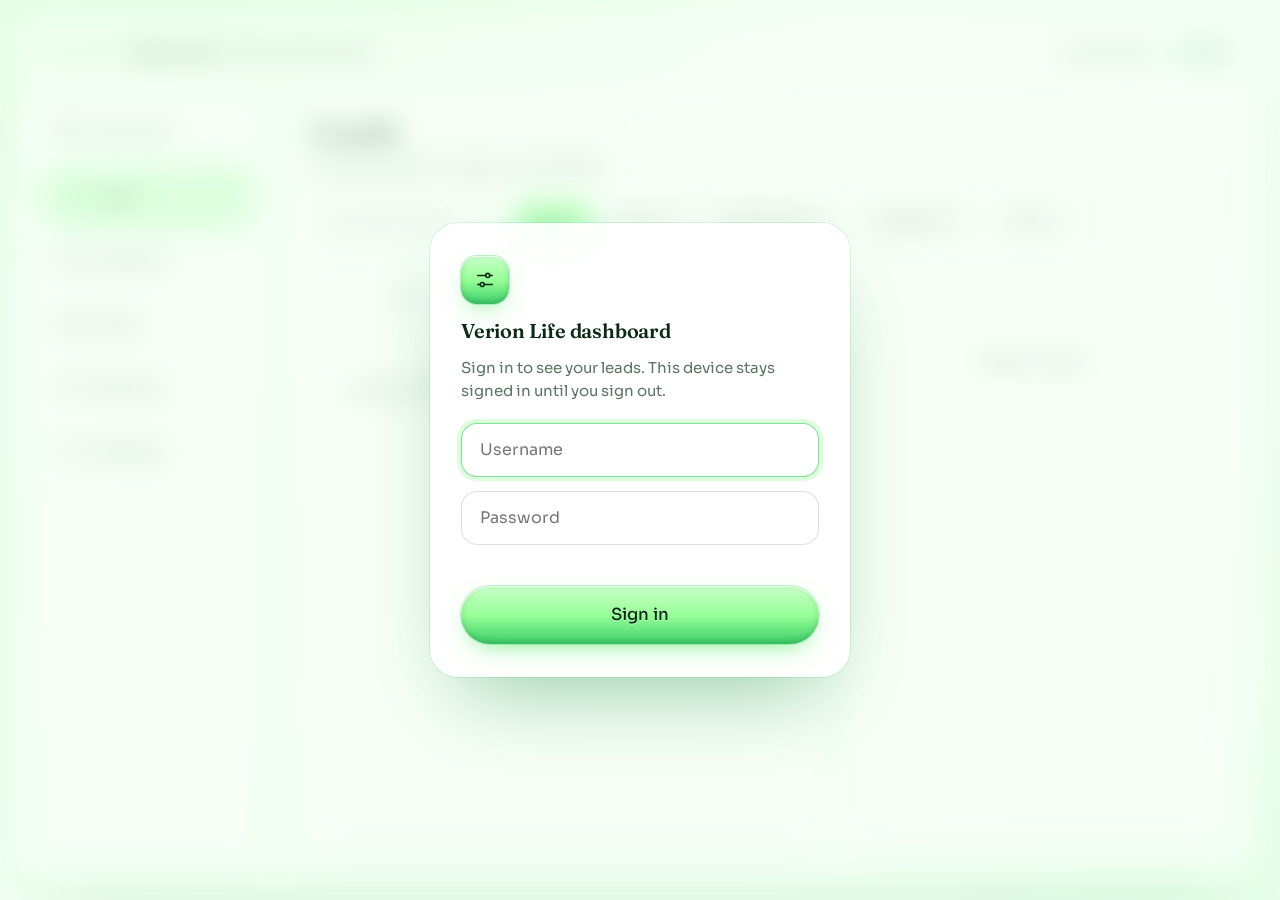
==== commit d368c24e: "Dashboard badge always stays Live; retries silently; cache-bust assets Co-Authored-By: Claude Opus 5" ====
--- a/crm.html
+++ b/crm.html
@@ -8,7 +8,7 @@
 <link rel="preconnect" href="https://fonts.googleapis.com">
 <link rel="preconnect" href="https://fonts.gstatic.com" crossorigin>
 <link rel="stylesheet" href="https://fonts.googleapis.com/css2?family=Fraunces:opsz,wght@9..144,500;9..144,600&family=Sora:wght@300;400;500;600&family=JetBrains+Mono:wght@400;500&display=swap">
-<link rel="stylesheet" href="crm.css">
+<link rel="stylesheet" href="crm.css?v=20261120">
 </head>
 <body>
 <div class="app">
@@ -74,7 +74,7 @@
 </div>
 <div class="scrim" id="scrim"></div>
 <div class="toasts" id="toasts" aria-live="polite"></div>
-<script src="config.js"></script>
-<script src="crm.js"></script>
+<script src="config.js?v=20261120"></script>
+<script src="crm.js?v=20261120"></script>
 </body>
 </html>
--- a/crm.css
+++ b/crm.css
@@ -1,23 +1,30 @@
 /* =====================================================================
    Verion Life — Client Dashboard (CRM)
-   Deep-navy glass. One motion language everywhere: things slide to where
+   White & mint glass, same palette as the website. One motion language everywhere: things slide to where
    you point (indicators), lists reflow instead of jumping (FLIP), new
    content rises in a short stagger, and nothing moves without a reason.
    ===================================================================== */
 :root{
-  --bg:#06101f;
-  --panel:rgba(20,40,76,.5);
-  --raise:rgba(255,255,255,.035);
-  --line:rgba(150,185,245,.12);
-  --line-2:rgba(150,185,245,.22);
-  --text:#e8eefa;
-  --muted:#93a6c7;
-  --dim:#6a7ea5;
-  --accent:#4c9bff;
-  --accent-hi:#7db8ff;
-  --green:#3ddc97;
-  --red:#f2796b;
-  --amber:#f5b85a;
+  --bg:#f6fff6;
+  --panel:rgba(255,255,255,.66);
+  --raise:rgba(255,255,255,.82);
+  --line:rgba(10,42,20,.08);
+  --line-2:rgba(10,42,20,.14);
+  --text:#0a2a14;
+  --text-2:#2c4a35;
+  --muted:#5a7563;
+  --dim:#8aa093;
+  --accent:#1e8a42;      /* deep green: text, icons, links (mint itself is too light for text) */
+  --accent-hi:#1e8a42;
+  --mint:#98ff98;
+  --mint-soft:#e3ffe3;
+  --deep:#3ccf6a;
+  --green:#1e8a42;
+  --red:#c63d36;
+  --amber:#b97a06;
+  --grad:linear-gradient(180deg,#c8ffc8 0%,#98ff98 50%,#3ccf6a 100%);   /* the website's button */
+  --grad-shadow:inset 0 1px 0 rgba(255,255,255,.75),inset 0 -2px 6px rgba(10,42,20,.18),0 10px 24px -10px rgba(110,235,125,.9),0 0 0 1px rgba(60,207,106,.35);
+  --card-shadow:0 1px 0 rgba(255,255,255,.9) inset,0 12px 30px -18px rgba(30,138,66,.28);
   --f:"Sora",system-ui,sans-serif;
   --serif:"Fraunces",Georgia,serif;
   --mono:"JetBrains Mono",ui-monospace,monospace;
@@ -29,7 +36,7 @@
 html{-webkit-text-size-adjust:100%}
 @media (min-width:760px){html,body{height:100%;overflow:hidden}} /* app-like: panels scroll, the page never drifts */
 body{font-family:var(--f);color:var(--text);min-height:100vh;
-  background:radial-gradient(1100px 600px at 15% -10%,#163463 0%,transparent 60%),radial-gradient(900px 600px at 100% 110%,#0f2b55 0%,transparent 60%),var(--bg);
+  background:radial-gradient(1100px 650px at 12% -12%,#d2ffd2 0%,transparent 62%),radial-gradient(900px 620px at 100% 112%,#dcffe4 0%,transparent 60%),radial-gradient(700px 500px at 70% 30%,#ffffff 0%,transparent 70%),var(--bg);
   -webkit-font-smoothing:antialiased}
 button,input,textarea{font:inherit;color:inherit}
 button{cursor:pointer;background:none;border:0}
@@ -39,47 +46,48 @@
 
 /* ---------- Window frame ---------- */
 .app{height:calc(100dvh - 28px);margin:14px;max-width:1640px;display:flex;flex-direction:column;gap:14px;padding:14px;border-radius:38px;
-  background:linear-gradient(180deg,rgba(24,46,86,.55),rgba(10,22,44,.55));border:1px solid var(--line);
-  box-shadow:inset 0 1px 0 rgba(255,255,255,.06),0 40px 80px -40px rgba(0,0,0,.8)}
+  background:linear-gradient(180deg,rgba(255,255,255,.62),rgba(240,255,240,.5));border:1px solid rgba(255,255,255,.95);
+  /* no backdrop-filter here: it would trap the fixed tab bar and slide-over panel inside the frame */
+  box-shadow:inset 0 1px 0 #fff,0 40px 90px -40px rgba(30,138,66,.35),0 0 0 1px rgba(60,207,106,.12)}
 @media (min-width:1668px){.app{margin:14px auto}}
 .top{display:flex;align-items:center;gap:18px;padding:6px 10px 4px 16px;min-height:44px}
 .dots{display:flex;gap:9px}
-.dots i{width:16px;height:16px;border-radius:50%;background:#2a4372;box-shadow:inset 0 1px 0 rgba(255,255,255,.12)}
+.dots i{width:16px;height:16px;border-radius:50%;background:#dcefe0;box-shadow:inset 0 1px 0 #fff,inset 0 0 0 1px rgba(10,42,20,.06)}
 .title{color:inherit;text-decoration:none;transition:opacity .2s;font-size:1.05rem;font-weight:500;letter-spacing:-.01em;white-space:nowrap}
 .title span{color:var(--muted);font-weight:400}
 .title:hover{opacity:.8}
 .top-r{margin-left:auto;display:flex;align-items:center;gap:10px}
 .range{color:var(--muted);font-size:.92rem;margin-right:6px;white-space:nowrap}
-.tag{display:inline-flex;align-items:center;gap:8px;padding:5px 14px;border-radius:999px;border:1px solid var(--line-2);font-family:var(--f);font-size:.85rem;font-weight:400;color:#d4def0;white-space:nowrap;letter-spacing:0;vertical-align:middle}
+.tag{display:inline-flex;align-items:center;gap:8px;padding:5px 14px;border-radius:999px;border:1px solid var(--line-2);font-family:var(--f);font-size:.85rem;font-weight:400;color:var(--text-2);background:rgba(255,255,255,.6);white-space:nowrap;letter-spacing:0;vertical-align:middle}
 .tag::before{content:"";width:7px;height:7px;border-radius:50%;background:var(--muted)}
-.tag.live{border-color:rgba(61,220,151,.35);background:rgba(61,220,151,.06);transition:background-color .25s,transform .35s var(--spring)}
+.tag.live{border-color:rgba(60,207,106,.35);background:rgba(60,207,106,.06);transition:background-color .25s,transform .35s var(--spring)}
 .tag.live::before{display:none}
-.tag.live i{width:8px;height:8px;border-radius:50%;background:var(--green);box-shadow:0 0 0 0 rgba(61,220,151,.6);animation:ping 2.4s var(--ease) infinite}
-.tag.live:hover{background:rgba(61,220,151,.14)}
+.tag.live i{width:8px;height:8px;border-radius:50%;background:var(--green);box-shadow:0 0 0 0 rgba(60,207,106,.6);animation:ping 2.4s var(--ease) infinite}
+.tag.live:hover{background:rgba(60,207,106,.14)}
 .tag.live:active{transform:scale(.95)}
-@keyframes ping{0%{box-shadow:0 0 0 0 rgba(61,220,151,.55)}70%,100%{box-shadow:0 0 0 7px rgba(61,220,151,0)}}
+@keyframes ping{0%{box-shadow:0 0 0 0 rgba(60,207,106,.55)}70%,100%{box-shadow:0 0 0 7px rgba(60,207,106,0)}}
 
 .body{flex:1;min-height:0;display:grid;grid-template-columns:240px minmax(0,1fr);gap:14px}
-.panel{background:var(--raise);border:1px solid var(--line);border-radius:22px}
+.panel{background:var(--raise);border:1px solid var(--line);border-radius:22px;box-shadow:0 10px 26px -20px rgba(30,138,66,.35)}
 
 /* ---------- Sidebar with sliding indicator ---------- */
-.side{position:relative;display:flex;flex-direction:column;gap:6px;padding:14px;border-radius:var(--r);background:var(--panel);border:1px solid var(--line);box-shadow:inset 0 1px 0 rgba(255,255,255,.05)}
+.side{position:relative;display:flex;flex-direction:column;gap:6px;padding:14px;border-radius:var(--r);background:var(--panel);border:1px solid rgba(255,255,255,.9);box-shadow:var(--card-shadow)}
 .side button{position:relative;z-index:1;display:flex;align-items:center;gap:13px;height:58px;padding:0 16px;border-radius:18px;color:var(--muted);font-size:1.02rem;text-align:left;transition:color .25s}
 .side button:hover{color:var(--text)}
 .side button.on{color:var(--text)}
 .side button.on [data-i]{color:var(--accent-hi)}
 .side .lb{flex:1}
-.badge{min-width:26px;height:26px;padding:0 7px;border-radius:999px;display:grid;place-items:center;font-size:.8rem;font-weight:600;color:#fff;background:linear-gradient(180deg,#5aa6ff,#2f74ea);box-shadow:0 4px 14px -4px rgba(76,155,255,.8)}
+.badge{min-width:26px;height:26px;padding:0 7px;border-radius:999px;display:grid;place-items:center;font-size:.8rem;font-weight:600;color:var(--text);background:var(--grad);box-shadow:0 4px 12px -4px rgba(60,207,106,.8),inset 0 0 0 1px rgba(60,207,106,.35)}
 .badge:empty,.badge[data-n="0"]{display:none}
 .ind{position:absolute;left:0;top:0;width:0;height:0;border-radius:18px;pointer-events:none;opacity:0;
-  background:linear-gradient(180deg,rgba(76,155,255,.2),rgba(76,155,255,.08));border:1px solid rgba(120,175,255,.3);
-  box-shadow:inset 0 1px 0 rgba(255,255,255,.08);
+  background:linear-gradient(180deg,rgba(200,255,200,.75),rgba(152,255,152,.4));border:1px solid rgba(60,207,106,.38);
+  box-shadow:inset 0 1px 0 #fff,0 8px 20px -12px rgba(60,207,106,.7);
   transition:transform .5s var(--spring),width .5s var(--ease),height .5s var(--ease),opacity .2s}
 .ind.ready{opacity:1}
 .ind.instant{transition:none}
 
 /* ---------- Main panel + views ---------- */
-.main{position:relative;min-width:0;min-height:0;border-radius:var(--r);background:var(--panel);border:1px solid var(--line);box-shadow:inset 0 1px 0 rgba(255,255,255,.05);padding:26px 28px;overflow:hidden}
+.main{position:relative;min-width:0;min-height:0;border-radius:var(--r);background:var(--panel);border:1px solid rgba(255,255,255,.9);box-shadow:var(--card-shadow);padding:26px 28px;overflow:hidden}
 .view{display:none;height:100%;min-height:0;flex-direction:column}
 .view.on{display:flex}
 .view.scroll{overflow:auto;margin:-26px -28px;padding:26px 28px;height:calc(100% + 52px)}
@@ -90,19 +98,19 @@
 .vhead-r{display:flex;align-items:center;gap:12px;flex-wrap:wrap;justify-content:flex-end}
 
 /* search */
-.search{display:flex;align-items:center;gap:8px;height:46px;padding:0 16px;border-radius:999px;border:1px solid var(--line-2);color:var(--muted);transition:border-color .2s,background-color .2s;width:230px}
-.search:focus-within{border-color:rgba(120,175,255,.55);background:rgba(76,155,255,.06)}
+.search{display:flex;align-items:center;gap:8px;height:46px;padding:0 16px;border-radius:999px;border:1px solid var(--line-2);background:rgba(255,255,255,.6);color:var(--muted);transition:border-color .2s,background-color .2s,box-shadow .2s;width:230px}
+.search:focus-within{border-color:rgba(60,207,106,.6);background:#fff;box-shadow:0 0 0 4px rgba(152,255,152,.35)}
 .search input{flex:1;min-width:0;background:none;border:0;outline:0;font-size:.92rem;color:var(--text)}
 .search input::placeholder{color:var(--dim)}
 
 /* segmented control (filters, stage) with sliding indicator */
 .seg{position:relative;display:flex;gap:8px}
-.seg button{position:relative;z-index:1;height:46px;padding:0 18px;border-radius:999px;border:1px solid var(--line-2);color:#d6e0f2;font-size:.98rem;white-space:nowrap;transition:color .25s,border-color .25s}
+.seg button{position:relative;z-index:1;height:46px;padding:0 18px;border-radius:999px;border:1px solid var(--line-2);background:rgba(255,255,255,.55);color:var(--text-2);font-size:.98rem;white-space:nowrap;transition:color .25s,border-color .25s,background-color .25s}
 .seg button b{font-weight:400;color:var(--muted);margin-left:6px;font-variant-numeric:tabular-nums;transition:color .25s}
-.seg button:hover{border-color:rgba(150,185,245,.4)}
-.seg button.on{color:#fff;border-color:transparent}
-.seg button.on b{color:rgba(255,255,255,.8)}
-.seg .ind{border-radius:999px;border:0;background:linear-gradient(180deg,#5aa6ff,#2f74ea);box-shadow:inset 0 1px 0 rgba(255,255,255,.35),0 8px 24px -8px rgba(76,155,255,.9)}
+.seg button:hover{border-color:rgba(60,207,106,.5);background:#fff}
+.seg button.on{color:var(--text);border-color:transparent;background:none}
+.seg button.on b{color:rgba(10,42,20,.6)}
+.seg .ind{border-radius:999px;border:0;background:var(--grad);box-shadow:var(--grad-shadow)}
 
 /* ---------- Leads: list + detail ---------- */
 .split{flex:1;min-height:0;display:grid;grid-template-columns:minmax(0,1fr) 430px;gap:16px;margin-top:22px}
@@ -113,43 +121,43 @@
 .thead span:last-child{text-align:right}
 .rows{position:relative;flex:1;min-height:0;overflow:auto;padding:4px 8px 10px;scrollbar-width:thin;scrollbar-color:var(--line-2) transparent}
 .row{position:relative;z-index:1;padding:14px 14px;border-radius:16px;cursor:pointer;transition:background-color .2s}
-.row:hover{background:rgba(255,255,255,.025)}
+.row:hover{background:rgba(10,42,20,.025)}
 .row.on:hover{background:none}
 .sel{position:absolute;left:8px;right:8px;top:0;height:0;border-radius:16px;pointer-events:none;opacity:0;
-  background:rgba(76,155,255,.1);border:1px solid rgba(120,175,255,.32);
+  background:linear-gradient(90deg,rgba(200,255,200,.6),rgba(227,255,227,.45));border:1px solid rgba(60,207,106,.38);box-shadow:0 8px 22px -16px rgba(60,207,106,.8);
   transition:transform .45s var(--ease),height .45s var(--ease),opacity .2s}
 .sel.ready{opacity:1}
-.av{flex:none;width:44px;height:44px;border-radius:50%;display:grid;place-items:center;font-size:.82rem;font-weight:600;letter-spacing:.02em;color:#cfe2ff;
-  background:rgba(76,155,255,.12);border:1px solid var(--line-2);transition:background-color .3s,color .3s,border-color .3s}
-.row.on .av,.d-head .av{background:linear-gradient(180deg,#5aa6ff,#2f74ea);color:#fff;border-color:transparent}
+.av{flex:none;width:44px;height:44px;border-radius:50%;display:grid;place-items:center;font-size:.82rem;font-weight:600;letter-spacing:.02em;color:var(--accent);
+  background:var(--mint-soft);border:1px solid rgba(60,207,106,.3);transition:background-color .3s,color .3s,border-color .3s}
+.row.on .av,.d-head .av{background:var(--grad);color:var(--text);border-color:transparent;box-shadow:var(--grad-shadow)}
 .row.live .av{box-shadow:0 0 0 2px var(--bg),0 0 0 3.5px var(--green)}
 .who{min-width:0}
 .who b{display:flex;align-items:center;gap:10px;min-width:0;font-weight:500;font-size:1.02rem}
 .who .nm{min-width:0;white-space:nowrap;overflow:hidden;text-overflow:ellipsis}
 /* priority (1–10): the bar is the read, the number confirms it */
 .st{display:flex;flex-direction:column;align-items:flex-start;gap:7px}
-.pr{--c:var(--accent-hi);flex:none;display:inline-flex;align-items:center;gap:7px;padding-left:4px;font-size:.78rem;font-weight:600;color:var(--c);font-variant-numeric:tabular-nums}
-.pr-bar{width:44px;height:5px;border-radius:3px;background:rgba(255,255,255,.08);overflow:hidden}
+.pr{--c:var(--deep);--ct:var(--accent);flex:none;display:inline-flex;align-items:center;gap:7px;padding-left:4px;font-size:.78rem;font-weight:600;color:var(--ct);font-variant-numeric:tabular-nums}
+.pr-bar{width:44px;height:5px;border-radius:3px;background:rgba(10,42,20,.08);overflow:hidden}
 .pr-bar i{display:block;height:100%;border-radius:inherit;background:var(--c);transform-origin:left}
-.pr.hot,.pm.hot{--c:var(--green)}
-.pr.warm,.pm.warm{--c:var(--accent-hi)}
-.pr.cool,.pm.cool{--c:var(--dim)}
+.pr.hot,.pm.hot{--c:#3ccf6a;--ct:#17803a}
+.pr.warm,.pm.warm{--c:#8ef0a0;--ct:#3f7a52}
+.pr.cool,.pm.cool{--c:#c2d0c6;--ct:#6f8a76}
 .who small{display:block;margin-top:4px;color:var(--muted);font-size:.9rem;white-space:nowrap;overflow:hidden;text-overflow:ellipsis}
-.chip{display:inline-flex;align-items:center;gap:7px;max-width:100%;min-width:0;padding:4px 12px 4px 10px;border-radius:999px;border:1px solid var(--line-2);font-size:.86rem;color:#cbd7ee;white-space:nowrap;overflow:hidden;text-overflow:ellipsis}
+.chip{display:inline-flex;align-items:center;gap:7px;max-width:100%;min-width:0;padding:4px 12px 4px 10px;border-radius:999px;border:1px solid var(--line-2);font-size:.86rem;color:var(--text-2);background:rgba(255,255,255,.6);white-space:nowrap;overflow:hidden;text-overflow:ellipsis}
 .chip .i{flex:none;width:15px;height:15px}
 .chip>span{overflow:hidden;text-overflow:ellipsis}
-.pill{display:inline-flex;align-items:center;gap:8px;padding:3px 12px;border-radius:999px;border:1px solid var(--line-2);font-size:.86rem;white-space:nowrap;color:#cfd9ec;
+.pill{display:inline-flex;align-items:center;gap:8px;padding:3px 12px;border-radius:999px;border:1px solid var(--line-2);font-size:.86rem;white-space:nowrap;color:var(--text-2);
   transition:color .35s,border-color .35s,background-color .35s}
 .pill::before{content:"";width:7px;height:7px;border-radius:50%;background:currentColor;transition:background-color .35s}
-.pill.new{color:var(--accent-hi);border-color:rgba(76,155,255,.45);background:rgba(76,155,255,.08)}
-.pill.contacted{color:#d4ddee}
-.pill.booked{color:var(--green);border-color:rgba(61,220,151,.4);background:rgba(61,220,151,.07)}
+.pill.new{color:#17803a;border-color:rgba(60,207,106,.5);background:var(--mint-soft)}
+.pill.contacted{color:var(--text-2);background:rgba(255,255,255,.7)}
+.pill.booked{color:#fff;border-color:transparent;background:linear-gradient(180deg,#2fb558,#1e8a42);box-shadow:0 4px 12px -6px rgba(30,138,66,.8)}
 .pill.lost{color:var(--dim)}
 .val{text-align:right;white-space:nowrap}
 .val b{display:block;font-weight:600;font-size:1.04rem;font-variant-numeric:tabular-nums}
 .val small{display:block;margin-top:4px;color:var(--muted);font-size:.86rem}
 .row.fresh::after{content:"";position:absolute;inset:0;border-radius:16px;pointer-events:none;
-  background:linear-gradient(90deg,transparent,rgba(61,220,151,.16),transparent);background-size:50% 100%;background-repeat:no-repeat;
+  background:linear-gradient(90deg,transparent,rgba(152,255,152,.65),transparent);background-size:50% 100%;background-repeat:no-repeat;
   animation:sweep 1.4s .25s var(--ease) both}
 @keyframes sweep{from{background-position:-60% 0}to{background-position:160% 0}}
 .empty{padding:60px 20px;text-align:center;color:var(--muted)}
@@ -160,50 +168,51 @@
 .d-head .av{width:60px;height:60px;font-size:.95rem}
 .d-name{display:flex;align-items:center;gap:12px;flex-wrap:wrap}
 .d-name h2{font-size:1.55rem}
-.d-phone{display:flex;align-items:center;gap:9px;margin-top:6px;font-family:var(--mono);font-size:.95rem;color:#d4def0;text-decoration:none}
-.d-phone:hover{color:#fff}
+.d-phone{display:flex;align-items:center;gap:9px;margin-top:6px;font-family:var(--mono);font-size:.95rem;color:var(--text-2);text-decoration:none}
+.d-phone:hover{color:var(--accent)}
 .d-close{display:none;margin-left:auto;align-self:flex-start;width:40px;height:40px;border-radius:50%;border:1px solid var(--line-2);place-items:center;color:var(--muted)}
 .d-actions{display:grid;grid-template-columns:1fr 1fr;gap:12px;margin-top:24px}
 .btn{position:relative;display:inline-flex;align-items:center;justify-content:center;gap:10px;height:58px;padding:0 20px;border-radius:999px;font-size:1.04rem;font-weight:500;white-space:nowrap;
-  color:#fff;background:linear-gradient(180deg,#5aa6ff,#2f74ea);box-shadow:inset 0 1px 0 rgba(255,255,255,.35),0 12px 30px -12px rgba(60,140,255,.9);
+  color:var(--text);background:var(--grad);box-shadow:var(--grad-shadow);text-shadow:0 1px 0 rgba(255,255,255,.5);
   transition:transform .35s var(--spring),box-shadow .3s,opacity .2s}
-.btn:hover{transform:translateY(-1px);box-shadow:inset 0 1px 0 rgba(255,255,255,.4),0 16px 34px -12px rgba(60,140,255,1)}
+.btn:hover{transform:translateY(-1px);filter:brightness(1.04);box-shadow:inset 0 1px 0 rgba(255,255,255,.8),inset 0 -2px 6px rgba(10,42,20,.2),0 16px 32px -12px rgba(110,235,125,1),0 0 0 1px rgba(60,207,106,.4)}
 .btn:active{transform:scale(.97);transition-duration:.1s}
-.btn.ghost{background:none;border:1px solid var(--line-2);box-shadow:none;color:var(--text)}
-.btn.ghost:hover{border-color:rgba(150,185,245,.45);background:rgba(255,255,255,.03)}
+.btn.ghost{background:rgba(255,255,255,.7);border:1px solid var(--line-2);box-shadow:none;color:var(--text);text-shadow:none}
+.btn.ghost:hover{border-color:rgba(60,207,106,.55);background:#fff;box-shadow:0 10px 22px -14px rgba(60,207,106,.7)}
 .btn.sm{height:42px;font-size:.92rem;padding:0 16px}
 .btn[disabled]{opacity:.45;pointer-events:none}
 .hint{margin-top:12px;color:var(--muted);font-size:.86rem}
 .hr{height:1px;background:var(--line);margin:22px 0}
 .compose{overflow:hidden;height:0}
 .compose-in{padding-top:14px;display:grid;gap:10px}
-.compose textarea{width:100%;min-height:104px;resize:vertical;padding:14px 16px;border-radius:16px;border:1px solid var(--line-2);background:rgba(0,0,0,.18);font-size:.92rem;line-height:1.55;outline:0;transition:border-color .2s}
-.compose textarea:focus{border-color:rgba(120,175,255,.55)}
+.compose textarea{width:100%;min-height:104px;resize:vertical;padding:14px 16px;border-radius:16px;border:1px solid var(--line-2);background:#fff;font-size:.92rem;line-height:1.55;outline:0;transition:border-color .2s}
+.compose textarea:focus{border-color:rgba(60,207,106,.65)}
 .compose .row-btns{display:flex;justify-content:flex-end;gap:10px}
 .lbl{color:var(--muted);font-size:.86rem;margin-bottom:10px}
 .stage{display:grid;grid-template-columns:repeat(4,1fr);gap:0;padding:4px;border-radius:999px;border:1px solid var(--line-2)}
 .stage button{height:38px;padding:0 6px;border:0;font-size:.86rem;color:var(--muted)}
-.stage button.on{color:#fff}
+.stage button.on{color:var(--text)}
 .stage .ind{box-shadow:none}
-.stage[data-s="booked"] .ind{background:linear-gradient(180deg,#43d79a,#1fa871)}
-.stage[data-s="lost"] .ind{background:linear-gradient(180deg,#566a91,#3b4d70)}
-.stage[data-s="contacted"] .ind{background:linear-gradient(180deg,#4d6593,#34497a)}
-.pm{margin-top:22px;padding:16px 18px 14px;border-radius:18px;border:1px solid var(--line);background:rgba(255,255,255,.025)}
+.stage[data-s="booked"] .ind{background:linear-gradient(180deg,#2fb558,#1e8a42)}
+.stage[data-s="booked"] button.on{color:#fff}
+.stage[data-s="lost"] .ind{background:linear-gradient(180deg,#eef2ef,#dde4df)}
+.stage[data-s="contacted"] .ind{background:linear-gradient(180deg,#ffffff,#e6f2e9);box-shadow:inset 0 0 0 1px rgba(10,42,20,.12)}
+.pm{margin-top:22px;padding:16px 18px 14px;border-radius:18px;border:1px solid var(--line);background:rgba(255,255,255,.75)}
 .pm-top{display:flex;align-items:center;gap:10px}
 .pm-top .lbl{margin:0}
-.pm-tag{padding:2px 10px;border-radius:999px;font-size:.78rem;color:var(--c);border:1px solid color-mix(in srgb,var(--c) 40%,transparent);background:color-mix(in srgb,var(--c) 8%,transparent)}
-.pm-n{margin-left:auto;font-size:1.7rem;font-weight:600;line-height:1;color:var(--c);font-variant-numeric:tabular-nums}
+.pm-tag{padding:2px 10px;border-radius:999px;font-size:.78rem;color:var(--ct);border:1px solid color-mix(in srgb,var(--c) 70%,transparent);background:color-mix(in srgb,var(--c) 18%,#fff)}
+.pm-n{margin-left:auto;font-size:1.7rem;font-weight:600;line-height:1;color:var(--ct);font-variant-numeric:tabular-nums}
 .pm-n small{font-size:.85rem;font-weight:400;color:var(--muted);margin-left:2px}
 .pm-bar{display:grid;grid-template-columns:repeat(10,1fr);gap:5px;margin-top:14px}
-.pm-bar i{height:10px;border-radius:4px;background:rgba(255,255,255,.07);transform-origin:bottom}
-.pm-bar i.f{background:var(--c);box-shadow:0 0 14px -4px var(--c)}
+.pm-bar i{height:10px;border-radius:4px;background:rgba(10,42,20,.07);transform-origin:bottom}
+.pm-bar i.f{background:var(--c);box-shadow:inset 0 1px 0 rgba(255,255,255,.6),0 4px 12px -4px var(--c)}
 .pm-q{margin-top:10px;color:var(--muted);font-size:.84rem}
 .facts{display:grid;gap:16px;margin-top:22px}
 .facts div{display:flex;justify-content:space-between;gap:16px;font-size:1rem}
 .facts dt{color:var(--muted)}
 .facts dd{text-align:right}
-.note{margin-top:22px;padding:14px 18px;border-radius:16px;border:1px solid var(--line);background:rgba(255,255,255,.025);transition:border-color .2s}
-.note:focus-within{border-color:rgba(120,175,255,.45)}
+.note{margin-top:22px;padding:14px 18px;border-radius:16px;border:1px solid var(--line);background:rgba(10,42,20,.025);transition:border-color .2s}
+.note:focus-within{border-color:rgba(60,207,106,.55)}
 .note label{display:block;color:var(--muted);font-size:.82rem;margin-bottom:6px}
 .note textarea{width:100%;background:none;border:0;outline:0;resize:none;font-size:.98rem;line-height:1.5;min-height:1.5em;overflow:hidden}
 .note textarea::placeholder{color:var(--dim)}
@@ -213,8 +222,8 @@
 .acts li{position:relative;display:flex;gap:14px;padding-bottom:18px;overflow:hidden}
 .acts li::before{content:"";position:absolute;left:18px;top:40px;bottom:2px;width:1px;background:var(--line-2)}
 .acts li:last-child::before{display:none}
-.acts .ai{flex:none;width:37px;height:37px;border-radius:50%;display:grid;place-items:center;border:1px solid var(--line-2);color:var(--accent-hi);background:rgba(76,155,255,.08)}
-.acts .ai.booked{color:var(--green);background:rgba(61,220,151,.08);border-color:rgba(61,220,151,.3)}
+.acts .ai{flex:none;width:37px;height:37px;border-radius:50%;display:grid;place-items:center;border:1px solid rgba(60,207,106,.3);color:var(--accent);background:var(--mint-soft)}
+.acts .ai.booked{color:#fff;background:linear-gradient(180deg,#2fb558,#1e8a42);border-color:transparent}
 .acts .ai.lost{color:var(--dim)}
 .acts .ai .i{width:17px;height:17px}
 .acts p{font-size:.98rem;padding-top:7px}
@@ -222,7 +231,7 @@
 
 /* ---------- Overview ---------- */
 .kpis{display:grid;grid-template-columns:repeat(4,minmax(0,1fr));gap:14px;margin-top:22px}
-.card{background:var(--raise);border:1px solid var(--line);border-radius:22px;padding:20px 22px;min-width:0}
+.card{background:var(--raise);border:1px solid var(--line);border-radius:22px;padding:20px 22px;min-width:0;box-shadow:0 10px 26px -20px rgba(30,138,66,.35)}
 .kpi .k{color:var(--muted);font-size:.9rem;display:flex;align-items:center;gap:8px}
 .kpi .v{margin-top:12px;font-family:var(--serif);font-weight:600;font-size:2.4rem;letter-spacing:-.02em;font-variant-numeric:tabular-nums;line-height:1}
 .kpi .d{margin-top:10px;font-size:.84rem;color:var(--muted)}
@@ -233,28 +242,28 @@
 .link{color:var(--accent-hi);font-size:.9rem;display:inline-flex;align-items:center;gap:4px;transition:gap .3s var(--spring)}
 .link:hover{gap:8px}
 .mini{display:flex;align-items:center;gap:14px;padding:11px 10px;margin:0 -10px;border-radius:14px;cursor:pointer;transition:background-color .2s}
-.mini:hover{background:rgba(255,255,255,.03)}
+.mini:hover{background:rgba(10,42,20,.03)}
 .mini .av{width:38px;height:38px;font-size:.75rem}
 .mini .who{flex:1}
 .mini .who b{font-size:.96rem}
 .mini .who small{font-size:.84rem}
-.age{font-family:var(--mono);font-size:.82rem;padding:3px 9px;border-radius:999px;color:var(--accent-hi);background:rgba(76,155,255,.1);white-space:nowrap}
-.age.warm{color:var(--amber);background:rgba(245,184,90,.1)}
-.age.cold{color:var(--red);background:rgba(242,121,107,.1)}
+.age{font-family:var(--mono);font-size:.82rem;padding:3px 9px;border-radius:999px;color:var(--accent);background:var(--mint-soft);white-space:nowrap}
+.age.warm{color:var(--amber);background:#fff4dc}
+.age.cold{color:var(--red);background:#ffe8e5}
 .time{font-family:var(--mono);font-size:.86rem;color:var(--accent-hi);white-space:nowrap;min-width:72px}
 .none{color:var(--muted);font-size:.92rem;padding:10px 0}
 .funnel{display:grid;gap:14px}
 .bar-row{display:grid;grid-template-columns:110px minmax(0,1fr) 44px;align-items:center;gap:14px;font-size:.92rem}
 .bar-row span{color:var(--muted)}
 .bar-row b{text-align:right;font-weight:500;font-variant-numeric:tabular-nums}
-.track{height:10px;border-radius:999px;background:rgba(255,255,255,.04);overflow:hidden}
-.fill{height:100%;border-radius:inherit;background:linear-gradient(90deg,#2f74ea,#5aa6ff);transform-origin:left;transform:scaleX(var(--p,0))}
-.fill.g{background:linear-gradient(90deg,#1fa871,#43d79a)}
+.track{height:10px;border-radius:999px;background:rgba(10,42,20,.04);overflow:hidden}
+.fill{height:100%;border-radius:inherit;background:linear-gradient(90deg,#3ccf6a,#98ff98);transform-origin:left;transform:scaleX(var(--p,0))}
+.fill.g{background:linear-gradient(90deg,#1e8a42,#3ccf6a)}
 
 /* ---------- Calendar ---------- */
 .cal-nav{display:flex;align-items:center;gap:10px}
 .icon-btn{width:46px;height:46px;border-radius:50%;border:1px solid var(--line-2);display:grid;place-items:center;color:var(--muted);transition:color .2s,border-color .2s,transform .3s var(--spring)}
-.icon-btn:hover{color:var(--text);border-color:rgba(150,185,245,.45)}
+.icon-btn:hover{color:var(--text);border-color:rgba(60,207,106,.55);background:#fff}
 .icon-btn:active{transform:scale(.92)}
 .week{flex:1;min-height:0;margin-top:22px;display:grid;grid-template-columns:54px repeat(6,minmax(0,1fr));grid-template-rows:auto minmax(0,1fr);overflow:hidden}
 .week .dh{padding:0 10px 12px;font-size:.9rem;color:var(--muted);border-bottom:1px solid var(--line)}
@@ -264,13 +273,13 @@
 .hours{position:relative}
 .hours span{position:absolute;right:10px;transform:translateY(-50%);font-family:var(--mono);font-size:.74rem;color:var(--dim)}
 .day{position:relative;border-left:1px solid var(--line);background-image:linear-gradient(var(--line) 1px,transparent 1px);background-size:100% 64px}
-.day.today{background-color:rgba(76,155,255,.035)}
+.day.today{background-color:rgba(152,255,152,.14)}
 .ev{position:absolute;left:6px;right:6px;padding:8px 10px;border-radius:12px;overflow:hidden;cursor:pointer;
-  background:linear-gradient(180deg,rgba(61,220,151,.2),rgba(61,220,151,.1));border:1px solid rgba(61,220,151,.35);
+  background:linear-gradient(180deg,rgba(200,255,200,.95),rgba(152,255,152,.6));border:1px solid rgba(60,207,106,.45);
   transition:transform .3s var(--spring),box-shadow .3s}
-.ev:hover{transform:translateY(-1px);box-shadow:0 10px 24px -12px rgba(61,220,151,.6)}
+.ev:hover{transform:translateY(-1px);box-shadow:0 10px 24px -12px rgba(60,207,106,.6)}
 .ev b{display:block;font-size:.86rem;font-weight:500;white-space:nowrap;overflow:hidden;text-overflow:ellipsis}
-.ev small{display:block;font-family:var(--mono);font-size:.74rem;color:#a9e9cb;margin-top:2px}
+.ev small{display:block;font-family:var(--mono);font-size:.74rem;color:#2c6b3f;margin-top:2px}
 .now{position:absolute;left:0;right:0;height:2px;background:var(--red);z-index:2}
 .now::before{content:"";position:absolute;left:-5px;top:-4px;width:10px;height:10px;border-radius:50%;background:var(--red)}
 .agenda{display:none}
@@ -279,8 +288,8 @@
 .inbox{flex:1;min-height:0;display:grid;grid-template-columns:340px minmax(0,1fr);gap:16px;margin-top:22px}
 .threads{overflow:auto;padding:8px}
 .th{position:relative;display:flex;gap:12px;width:100%;padding:12px;border-radius:16px;text-align:left;transition:background-color .2s}
-.th:hover{background:rgba(255,255,255,.03)}
-.th.on{background:rgba(76,155,255,.1)}
+.th:hover{background:rgba(10,42,20,.03)}
+.th.on{background:linear-gradient(90deg,rgba(200,255,200,.6),rgba(227,255,227,.4))}
 .th .av{width:42px;height:42px;font-size:.78rem}
 .th .who b{font-size:.96rem}
 .th .who small{font-size:.86rem}
@@ -293,21 +302,21 @@
 .conv-h .back{display:none}
 .msgs{flex:1;min-height:0;overflow:auto;padding:20px;display:flex;flex-direction:column;gap:10px}
 .msg{max-width:78%;padding:11px 15px;border-radius:20px;font-size:.95rem;line-height:1.45}
-.msg.in{align-self:flex-start;background:rgba(255,255,255,.06);border-bottom-left-radius:6px}
-.msg.out{align-self:flex-end;background:linear-gradient(180deg,#4a98ff,#2f74ea);color:#fff;border-bottom-right-radius:6px}
+.msg.in{align-self:flex-start;background:rgba(10,42,20,.06);border-bottom-left-radius:6px}
+.msg.out{align-self:flex-end;background:var(--grad);color:var(--text);box-shadow:0 6px 16px -10px rgba(60,207,106,.9);border-bottom-right-radius:6px}
 .msg time{display:block;margin-top:4px;font-size:.72rem;opacity:.6}
 .send{display:flex;gap:10px;padding:14px;border-top:1px solid var(--line)}
-.send input{flex:1;min-width:0;height:48px;padding:0 18px;border-radius:999px;border:1px solid var(--line-2);background:rgba(0,0,0,.15);outline:0;transition:border-color .2s}
-.send input:focus{border-color:rgba(120,175,255,.55)}
+.send input{flex:1;min-width:0;height:48px;padding:0 18px;border-radius:999px;border:1px solid var(--line-2);background:#fff;outline:0;transition:border-color .2s}
+.send input:focus{border-color:rgba(60,207,106,.65)}
 .send .btn{height:48px;width:48px;padding:0}
 
 /* ---------- Reviews ---------- */
 .rv-top{display:grid;grid-template-columns:280px minmax(0,1fr);gap:14px;margin-top:22px}
 .score{font-family:var(--serif);font-size:3.6rem;font-weight:600;line-height:1;letter-spacing:-.03em}
-.stars{display:flex;gap:3px;color:var(--amber);margin-top:10px}
+.stars{display:flex;gap:3px;color:#f2b33d;margin-top:10px}
 .stars .i{width:18px;height:18px;fill:currentColor}
 .rv-list{display:grid;grid-template-columns:repeat(auto-fill,minmax(300px,1fr));gap:14px;margin-top:14px}
-.rv p{margin-top:12px;line-height:1.55;color:#d6dff0;font-size:.95rem}
+.rv p{margin-top:12px;line-height:1.55;color:var(--text-2);font-size:.95rem}
 .rv-h{display:flex;align-items:center;gap:12px}
 .rv-h .av{width:38px;height:38px;font-size:.75rem}
 .rv-h small{display:block;color:var(--muted);font-size:.82rem;margin-top:2px}
@@ -316,21 +325,21 @@
 .set-grid{display:grid;grid-template-columns:repeat(auto-fit,minmax(340px,1fr));gap:14px;margin-top:22px}
 .conn{display:flex;align-items:center;gap:14px;padding:14px 0;border-top:1px solid var(--line)}
 .conn:first-of-type{border-top:0}
-.conn .ci{width:42px;height:42px;border-radius:14px;display:grid;place-items:center;border:1px solid var(--line-2);color:var(--accent-hi);flex:none}
+.conn .ci{width:42px;height:42px;border-radius:14px;display:grid;place-items:center;border:1px solid rgba(60,207,106,.3);background:var(--mint-soft);color:var(--accent);flex:none}
 .conn .who{flex:1}
 .who small.ok{color:var(--green)}
 .who small.warn{color:var(--amber)}
-.sw{position:relative;width:52px;height:30px;border-radius:999px;background:rgba(255,255,255,.08);border:1px solid var(--line-2);flex:none;transition:background-color .3s}
-.sw::after{content:"";position:absolute;left:3px;top:3px;width:22px;height:22px;border-radius:50%;background:#c8d4ea;transition:transform .45s var(--spring),background-color .3s}
-.sw[aria-checked="true"]{background:linear-gradient(180deg,#5aa6ff,#2f74ea);border-color:transparent}
+.sw{position:relative;width:52px;height:30px;border-radius:999px;background:rgba(10,42,20,.08);border:1px solid var(--line-2);flex:none;transition:background-color .3s}
+.sw::after{content:"";position:absolute;left:3px;top:3px;width:22px;height:22px;border-radius:50%;background:#fff;box-shadow:0 1px 3px rgba(10,42,20,.25);transition:transform .45s var(--spring),background-color .3s}
+.sw[aria-checked="true"]{background:var(--grad);border-color:transparent}
 .sw[aria-checked="true"]::after{transform:translateX(22px);background:#fff}
-code{font-family:var(--mono);font-size:.84em;padding:1px 6px;border-radius:6px;background:rgba(255,255,255,.06)}
+code{font-family:var(--mono);font-size:.84em;padding:1px 6px;border-radius:6px;background:rgba(10,42,20,.06)}
 
 /* ---------- Toasts ---------- */
 .toasts{position:fixed;right:24px;bottom:24px;z-index:50;display:flex;flex-direction:column;gap:10px;align-items:flex-end;pointer-events:none}
 .toast{display:flex;align-items:center;gap:12px;padding:12px 18px 12px 12px;border-radius:18px;max-width:360px;pointer-events:auto;
-  background:rgba(16,32,62,.92);-webkit-backdrop-filter:blur(14px);backdrop-filter:blur(14px);border:1px solid var(--line-2);box-shadow:0 20px 40px -20px rgba(0,0,0,.8)}
-.toast .ti{width:36px;height:36px;border-radius:50%;display:grid;place-items:center;flex:none;background:rgba(61,220,151,.12);color:var(--green)}
+  background:rgba(255,255,255,.92);-webkit-backdrop-filter:blur(14px);backdrop-filter:blur(14px);border:1px solid rgba(60,207,106,.3);box-shadow:0 20px 40px -20px rgba(30,138,66,.45)}
+.toast .ti{width:36px;height:36px;border-radius:50%;display:grid;place-items:center;flex:none;background:var(--grad);color:var(--text)}
 .toast b{display:block;font-weight:500;font-size:.95rem}
 .toast small{display:block;color:var(--muted);font-size:.84rem;margin-top:2px}
 .scrim{display:none}
@@ -338,15 +347,18 @@
 /* ---------- Live mode (connected to the Google Sheet) ---------- */
 html.connected .sample{display:none}
 .tag.live.load i{background:var(--amber);animation:none}
-.tag.live.err{border-color:rgba(242,121,107,.4);background:rgba(242,121,107,.08)}
-.tag.live.err i{background:var(--red);animation:none}
+.tag.live.err{border-color:rgba(185,122,6,.35);background:rgba(185,122,6,.07)}
+.tag.live.err i{background:var(--amber);animation:retry 1.4s var(--ease) infinite}
+@keyframes retry{0%,100%{opacity:1;transform:scale(1)}50%{opacity:.35;transform:scale(.7)}}
+@media (prefers-reduced-motion:reduce){.tag.live.err i{animation:none}}
 .ok-t{color:var(--green)!important}
-.lock{position:fixed;inset:0;z-index:60;display:grid;place-items:center;padding:20px;background:rgba(4,10,22,.7);-webkit-backdrop-filter:blur(12px);backdrop-filter:blur(12px)}
-.lock-card{width:min(420px,100%);padding:32px 30px;border-radius:28px;background:#0e1f3d;border:1px solid var(--line-2);box-shadow:0 40px 80px -30px #000;display:grid;gap:14px}
+.lock{position:fixed;inset:0;z-index:60;display:grid;place-items:center;padding:20px;background:rgba(240,255,240,.55);-webkit-backdrop-filter:blur(14px) saturate(140%);backdrop-filter:blur(14px) saturate(140%)}
+.lock-card{width:min(420px,100%);padding:32px 30px;border-radius:28px;background:rgba(255,255,255,.92);border:1px solid #fff;box-shadow:inset 0 1px 0 #fff,0 40px 80px -30px rgba(30,138,66,.45),0 0 0 1px rgba(60,207,106,.18);display:grid;gap:14px}
 .lock-card .sub{margin:0 0 6px;font-size:.94rem;line-height:1.5}
-.lock-ic{width:48px;height:48px;border-radius:16px;display:grid;place-items:center;color:var(--accent-hi);background:rgba(76,155,255,.1);border:1px solid var(--line-2)}
-.lock-card input{height:54px;padding:0 18px;border-radius:16px;border:1px solid var(--line-2);background:rgba(0,0,0,.22);outline:0;font-family:var(--mono);transition:border-color .2s}
-.lock-card input:focus{border-color:rgba(120,175,255,.6)}
+.sr{position:absolute;width:1px;height:1px;overflow:hidden;clip:rect(0 0 0 0);white-space:nowrap}
+.lock-ic{width:48px;height:48px;border-radius:16px;display:grid;place-items:center;color:var(--text);background:var(--grad);box-shadow:var(--grad-shadow)}
+.lock-card input{height:54px;padding:0 18px;border-radius:16px;border:1px solid var(--line-2);background:#fff;outline:0;font-size:1rem;transition:border-color .2s,box-shadow .2s}
+.lock-card input:focus{border-color:rgba(60,207,106,.65);box-shadow:0 0 0 4px rgba(152,255,152,.35)}
 .lock-err{color:var(--red);font-size:.88rem;min-height:1.2em;margin:-4px 0 0}
 
 /* ---------- Responsive ---------- */
@@ -366,11 +378,11 @@
   .side .lb{display:none}
   .side .badge{position:absolute;top:8px;right:8px;min-width:18px;height:18px;font-size:.68rem;padding:0 5px}
   .split{grid-template-columns:minmax(0,1fr)}
-  .detail{position:fixed;z-index:40;top:14px;right:14px;bottom:14px;width:min(440px,calc(100vw - 28px));border-radius:26px;background:#0d1d3a;border-color:var(--line-2);
-    box-shadow:-30px 0 80px -30px rgba(0,0,0,.9);transform:translateX(calc(100% + 30px));visibility:hidden;transition:transform .55s var(--ease),visibility 0s .55s}
+  .detail{position:fixed;z-index:40;top:14px;right:14px;bottom:14px;width:min(440px,calc(100vw - 28px));border-radius:26px;background:#fff;border-color:var(--line-2);
+    box-shadow:-30px 0 80px -30px rgba(10,42,20,.35);transform:translateX(calc(100% + 30px));visibility:hidden;transition:transform .55s var(--ease),visibility 0s .55s}
   .detail.open{transform:none;visibility:visible;transition:transform .55s var(--ease)}
   .d-close{display:grid}
-  .scrim{display:block;position:fixed;inset:0;z-index:39;background:rgba(3,8,18,.55);opacity:0;pointer-events:none;transition:opacity .4s}
+  .scrim{display:block;position:fixed;inset:0;z-index:39;background:rgba(10,42,20,.22);opacity:0;pointer-events:none;transition:opacity .4s}
   .scrim.on{opacity:1;pointer-events:auto}
   .kpis{grid-template-columns:repeat(2,minmax(0,1fr))}
   .inbox{grid-template-columns:280px minmax(0,1fr)}
@@ -389,7 +401,7 @@
   .top{padding:4px 6px;gap:10px}
   .dots,.title span,.top-r>.tag:not(.live){display:none}
   .body{display:block}
-  .side{position:fixed;z-index:30;left:10px;right:10px;bottom:calc(10px + env(safe-area-inset-bottom));flex-direction:row;gap:2px;padding:6px;border-radius:24px;background:rgba(14,30,58,.9);-webkit-backdrop-filter:blur(16px);backdrop-filter:blur(16px)}
+  .side{position:fixed;z-index:30;left:10px;right:10px;bottom:calc(10px + env(safe-area-inset-bottom));flex-direction:row;gap:2px;padding:6px;border-radius:24px;background:rgba(255,255,255,.88);box-shadow:0 14px 34px -16px rgba(30,138,66,.5);-webkit-backdrop-filter:blur(16px);backdrop-filter:blur(16px)}
   .side button{flex:1;height:52px;border-radius:18px}
   .main{padding:20px 14px;overflow:visible;border-radius:24px}
   .view.scroll{overflow:visible;margin:0;padding:0}
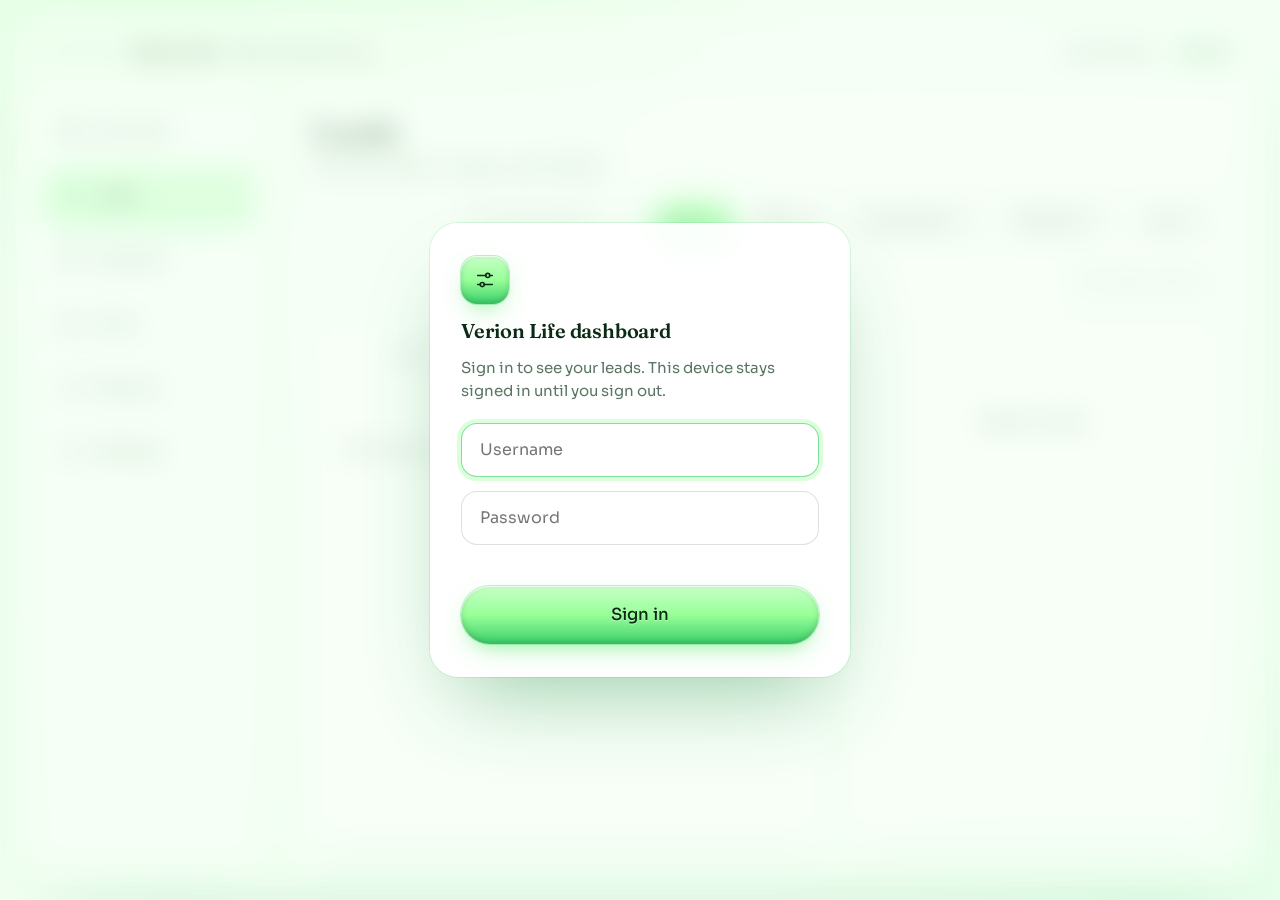
==== commit 150df52c: "Dashboard: delete leads (per lead + Clear used) with 6s Undo; sheet rows move to a Deleted tab Co-Au" ====
--- a/crm.html
+++ b/crm.html
@@ -8,7 +8,7 @@
 <link rel="preconnect" href="https://fonts.googleapis.com">
 <link rel="preconnect" href="https://fonts.gstatic.com" crossorigin>
 <link rel="stylesheet" href="https://fonts.googleapis.com/css2?family=Fraunces:opsz,wght@9..144,500;9..144,600&family=Sora:wght@300;400;500;600&family=JetBrains+Mono:wght@400;500&display=swap">
-<link rel="stylesheet" href="crm.css?v=20261120">
+<link rel="stylesheet" href="crm.css?v=20261120b">
 </head>
 <body>
 <div class="app">
@@ -54,6 +54,7 @@
               <button type="button" data-f="booked">Booked <b></b></button>
               <button type="button" data-f="lost">Lost <b></b></button>
             </div>
+            <button type="button" class="clear-used" id="clearUsed"><span data-i="trash"></span>Clear used <b>0</b></button>
           </div>
         </div>
         <div class="split">
@@ -74,7 +75,7 @@
 </div>
 <div class="scrim" id="scrim"></div>
 <div class="toasts" id="toasts" aria-live="polite"></div>
-<script src="config.js?v=20261120"></script>
-<script src="crm.js?v=20261120"></script>
+<script src="config.js?v=20261120b"></script>
+<script src="crm.js?v=20261120b"></script>
 </body>
 </html>
--- a/crm.css
+++ b/crm.css
@@ -182,6 +182,17 @@
 .btn.sm{height:42px;font-size:.92rem;padding:0 16px}
 .btn[disabled]{opacity:.45;pointer-events:none}
 .hint{margin-top:12px;color:var(--muted);font-size:.86rem}
+.d-del{display:inline-flex;align-items:center;gap:8px;margin-top:22px;padding:8px 14px 8px 10px;border-radius:999px;color:var(--muted);font-size:.9rem;
+  transition:color .2s,background-color .2s,transform .3s var(--spring)}
+.d-del:hover{color:var(--red);background:#ffe8e5}
+.d-del:active{transform:scale(.95)}
+.clear-used{display:inline-flex;align-items:center;gap:8px;height:48px;padding:0 16px 0 13px;border-radius:999px;border:1px solid var(--line-2);background:rgba(255,255,255,.7);color:var(--muted);font-size:.95rem;
+  transition:color .2s,border-color .2s,background-color .2s,opacity .2s,transform .3s var(--spring)}
+.clear-used svg{width:18px;height:18px}
+.clear-used b{font-weight:500;font-variant-numeric:tabular-nums}
+.clear-used:not([disabled]):hover{color:var(--red);border-color:rgba(198,61,54,.35);background:#fff5f4}
+.clear-used:not([disabled]):active{transform:scale(.95)}
+.clear-used[disabled]{opacity:.45;cursor:default}
 .hr{height:1px;background:var(--line);margin:22px 0}
 .compose{overflow:hidden;height:0}
 .compose-in{padding-top:14px;display:grid;gap:10px}
@@ -342,6 +353,13 @@
 .toast .ti{width:36px;height:36px;border-radius:50%;display:grid;place-items:center;flex:none;background:var(--grad);color:var(--text)}
 .toast b{display:block;font-weight:500;font-size:.95rem}
 .toast small{display:block;color:var(--muted);font-size:.84rem;margin-top:2px}
+.toast.has-act{position:relative;overflow:hidden;padding-right:12px}
+.t-act{margin-left:8px;flex:none;height:36px;padding:0 14px;border-radius:999px;font-weight:600;font-size:.9rem;color:var(--text);background:rgba(60,207,106,.16);transition:background-color .2s,transform .3s var(--spring)}
+.t-act:hover{background:rgba(60,207,106,.3)}
+.t-act:active{transform:scale(.94)}
+.t-time{position:absolute;left:0;right:0;bottom:0;height:3px;background:var(--green);transform-origin:left;animation:t-drain linear forwards}
+@keyframes t-drain{from{transform:scaleX(1)}to{transform:scaleX(0)}}
+@media (prefers-reduced-motion:reduce){.t-time{animation:none;opacity:.4}}
 .scrim{display:none}
 
 /* ---------- Live mode (connected to the Google Sheet) ---------- */
